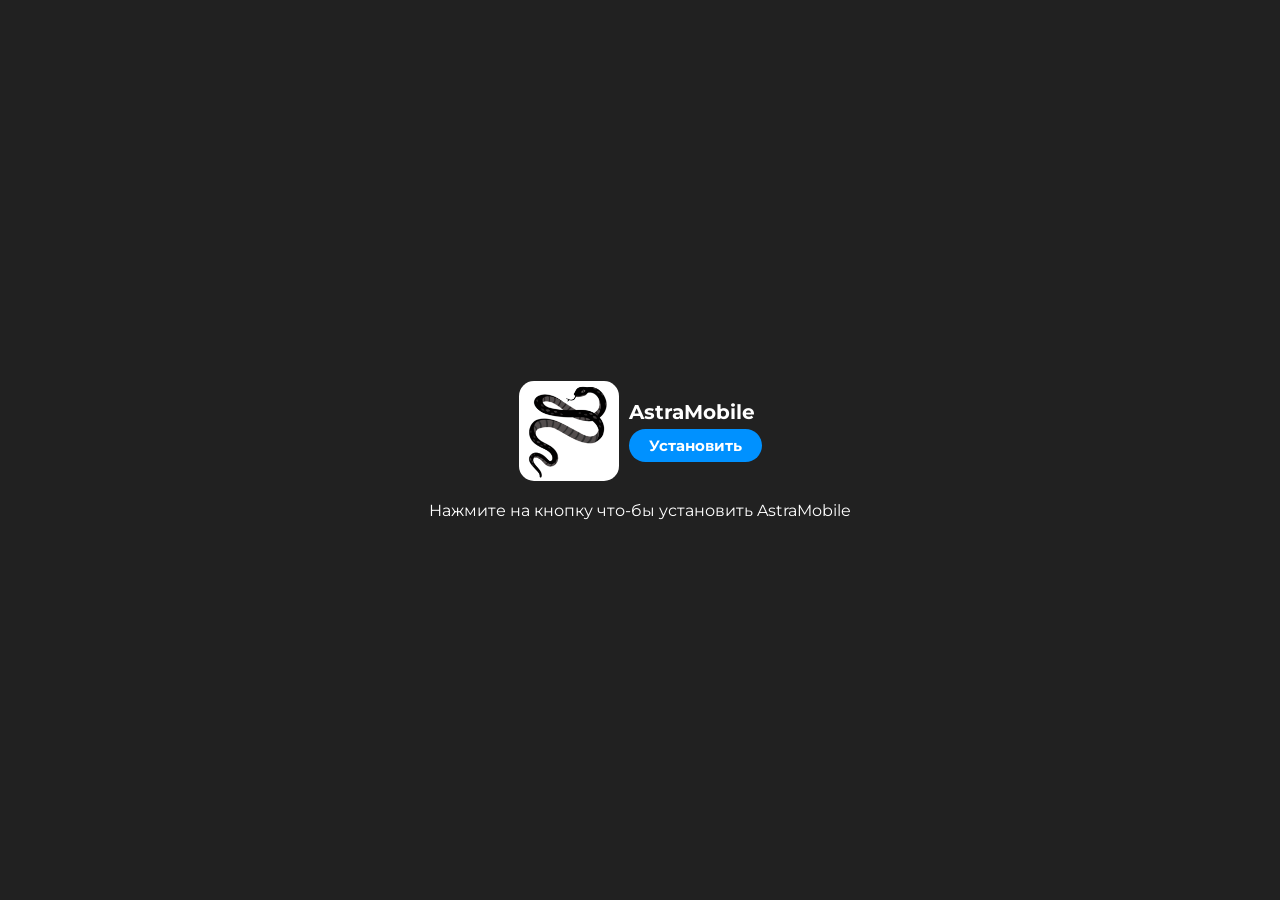
==== index.html @ e03be6f4 "Update file paths in index.html for downloads" ====
<html>
<head>
	<title>AstraMobile</title>
    <meta name="viewport" content="width=device-width, initial-scale=1.0">
	<style>
		@import url('https://fonts.googleapis.com/css2?family=Montserrat:ital,wght@0,100..900;1,100..900&display=swap');
		*{
			font-family: "Montserrat", sans-serif;
			padding:0;
			margin:0;
		}
		html,body{
			width:100%;
			height:100%;
			display:flex;
			background:#212121;
		}
		.cont{
			width:100%;
			height:100%;
			color:white;
			display:flex;
			flex-direction:column;
			align-items:center;
			justify-content:center;
			text-align:center;
			gap:20px;
			overflow-y:auto;
		}
		button,a,select{
			padding-left:20px;
			padding-right:20px;
			padding-top:7px;
			padding-bottom:7px;
			border-radius:50px;
			background:#0091ff;
			border:none;
			color:white;
			font-weight:700;
			font-size:15px;
		}
		button:active,a:active{
			background:#01589b;
		}
		button:disabled,a:disabled{
			background:#01589b;
			color:gray;
		}
	</style>
	<script>
		
		function download(step){
			if (step==2){
				alert(`В следующем окне подтвердите установку AstraMobile с нашего сайта.`)
				window.location='itms-services://?action=download-manifest&url=https://ios.astralife.top/files/AstraMobile.plist'
				dwn.innerHTML = "Повторно Установить AstraMobile"
				act.innerHTML = "После установки AstraMobile выполните инструкции показанные на скринах для завершения установки."
				dwnHELP.style=""
				instructions.style=""
				instr2.style="";

				
			}else if (step == 3){
				dwn.style="display:none;"
				instr2.innerHTML = "Открыть инструкцию 2";
				instr2.href = "https://teletype.in/@astra_life/astramobile_ios";
				alert("(1/3) Если данный метод не сработал даже после выполнения инструкции, то скорее всего бесплатный сертификат был отозван.")
				alert("(2/3) Сейчас вам будет предложено скачать файл .ipa, используйте ПК для установки AstraMobile на ваше устройство")
				alert("(3/3) Подробности по кнопке \"Открыть инструкцию 2\"")
				act.innerHTML = "После скачивания файла AstraMobile.ipa отправьте его на ваш ПК и следуйте инструкции ниже:"
				window.location = "/files/AstraMobile.ipa"
				dwnHELP.innerHTML = "Скачать файл еще раз"
			}
		}
	</script>
</head>
<body>
	<div class="cont">
		<div style="display:flex;gap:10px;">
			<div style="background:url('/files/icon.png') no-repeat;flex-shrink:0;background-size:contain;background-position:center;width:100px;height:100px;background-color:white;border-radius:15px">
			
			</div>
			<div style="display:flex;flex-direction:column;gap:5px;justify-content:center;align-items:start;">
				<h1 style="font-size:20px;">AstraMobile</h1>
				<button id="dwn" onclick="download(2)">Установить</button>
				<button id="dwnHELP" style="display:none;" onclick="download(3)">Не работает?</button>
			</div>
		</div>
		<p id="act">Нажмите на кнопку что-бы установить AstraMobile</p>
		<div id="instructions" style="display:none;">
		
			Инструкция:
			<br>
			<br>
			
			<a id="instr2" style="display:none;" href="/files/1.jpg">Открыть инструкцию</a>
			
			<br>
			<br>
			<b style="color:red;"></b>
		</div>
		
	</div>
</body>
</html>
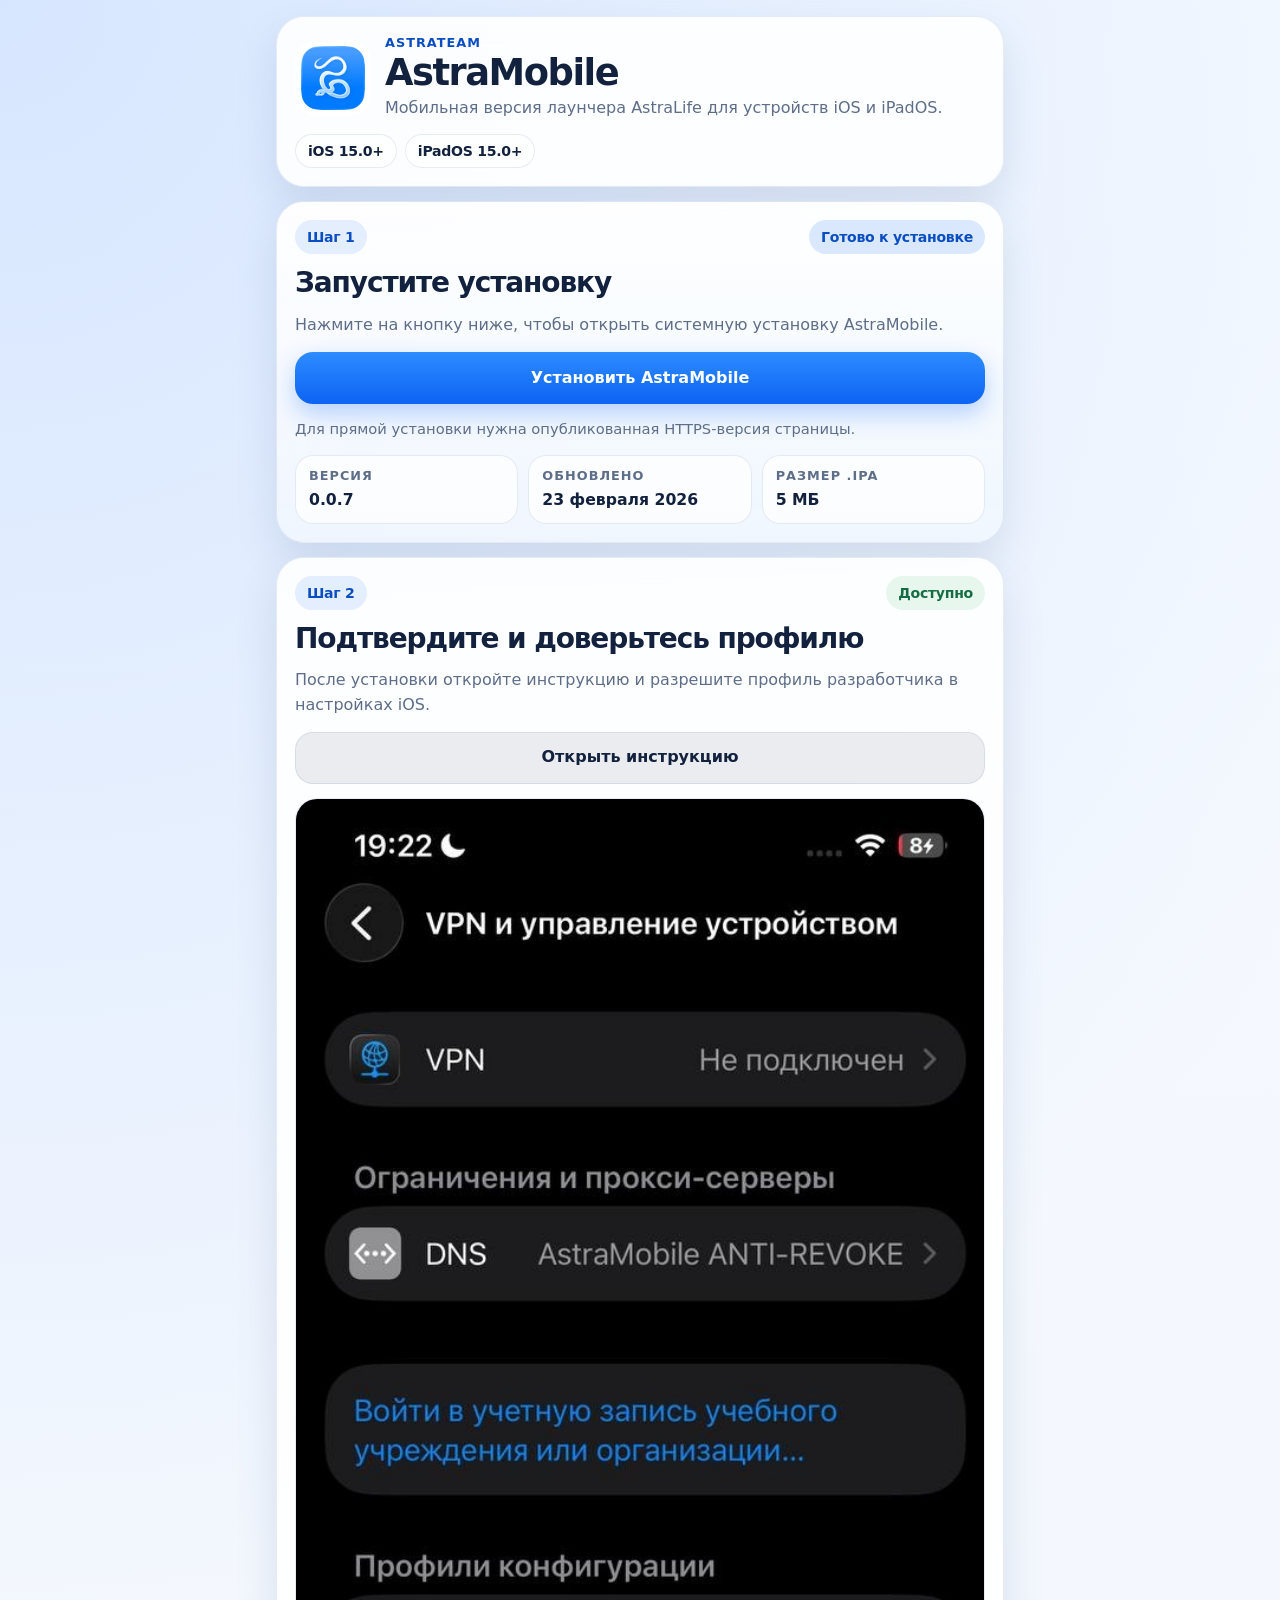
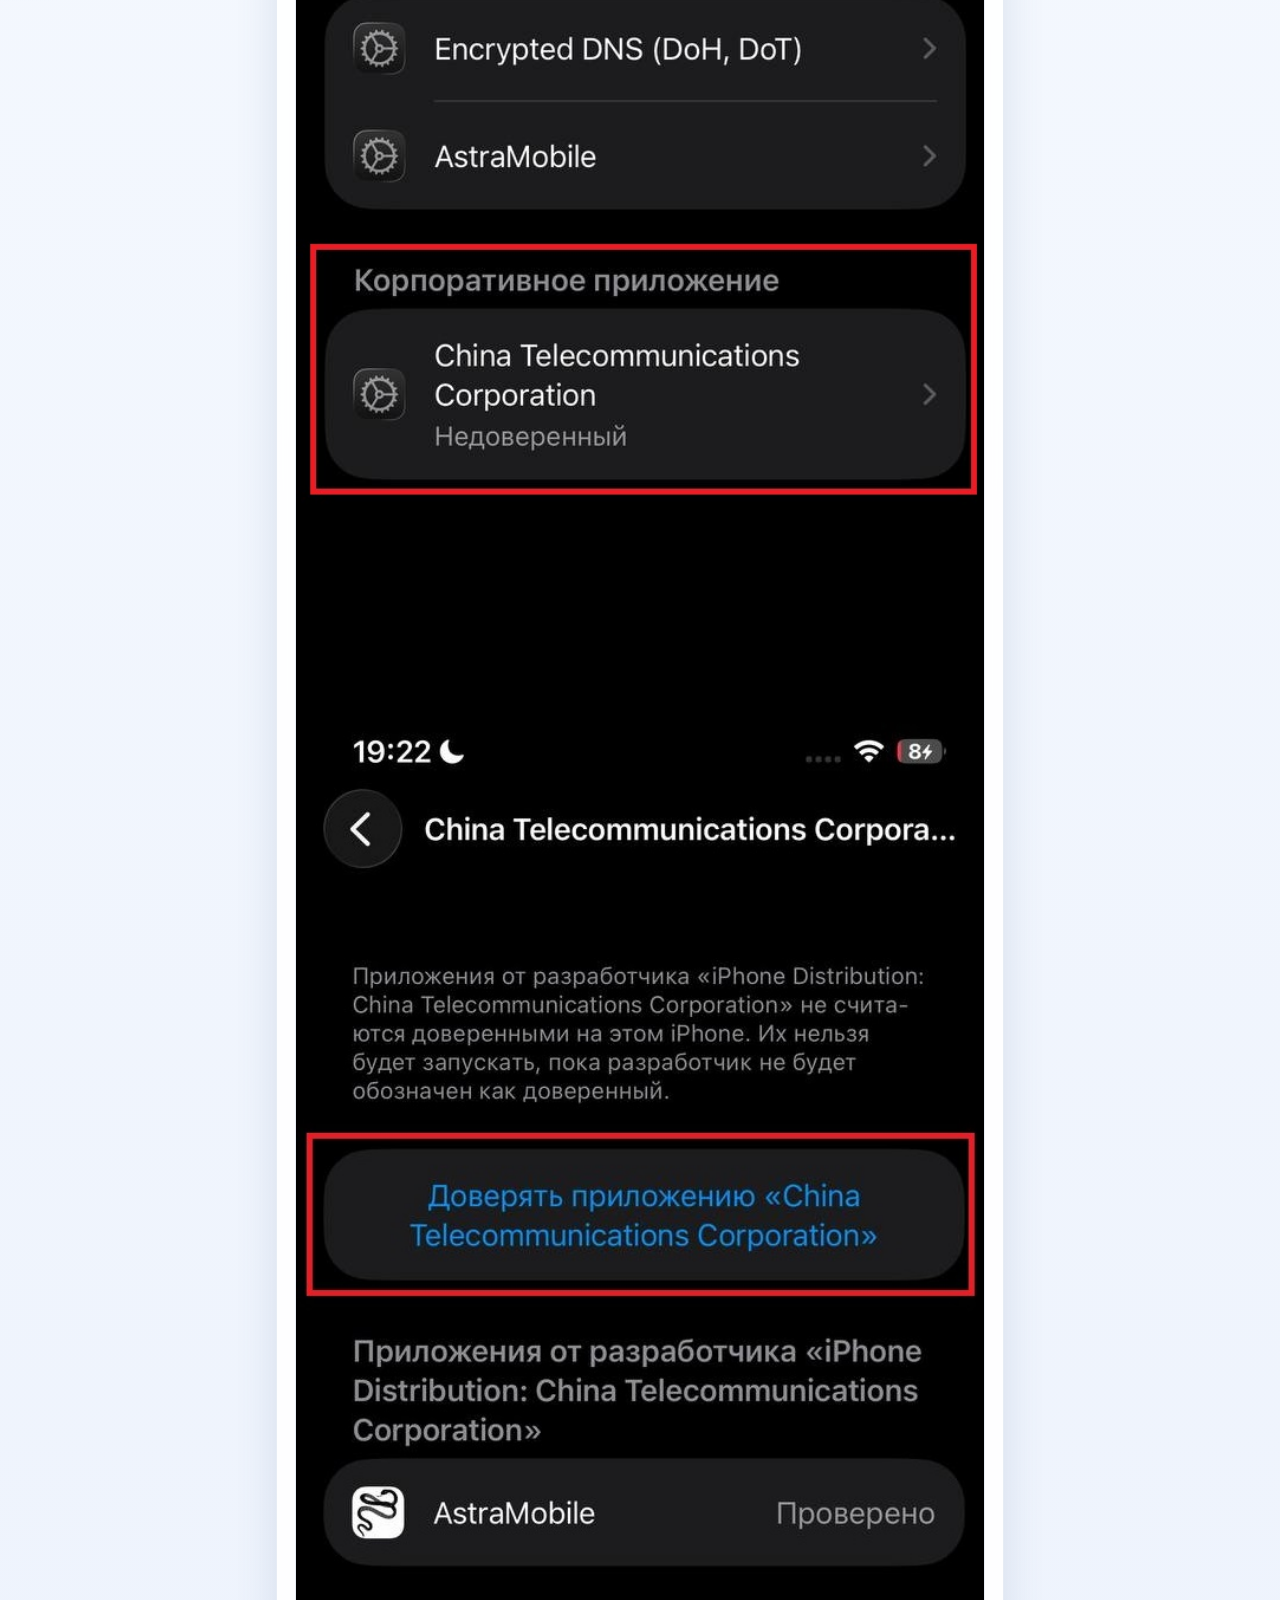
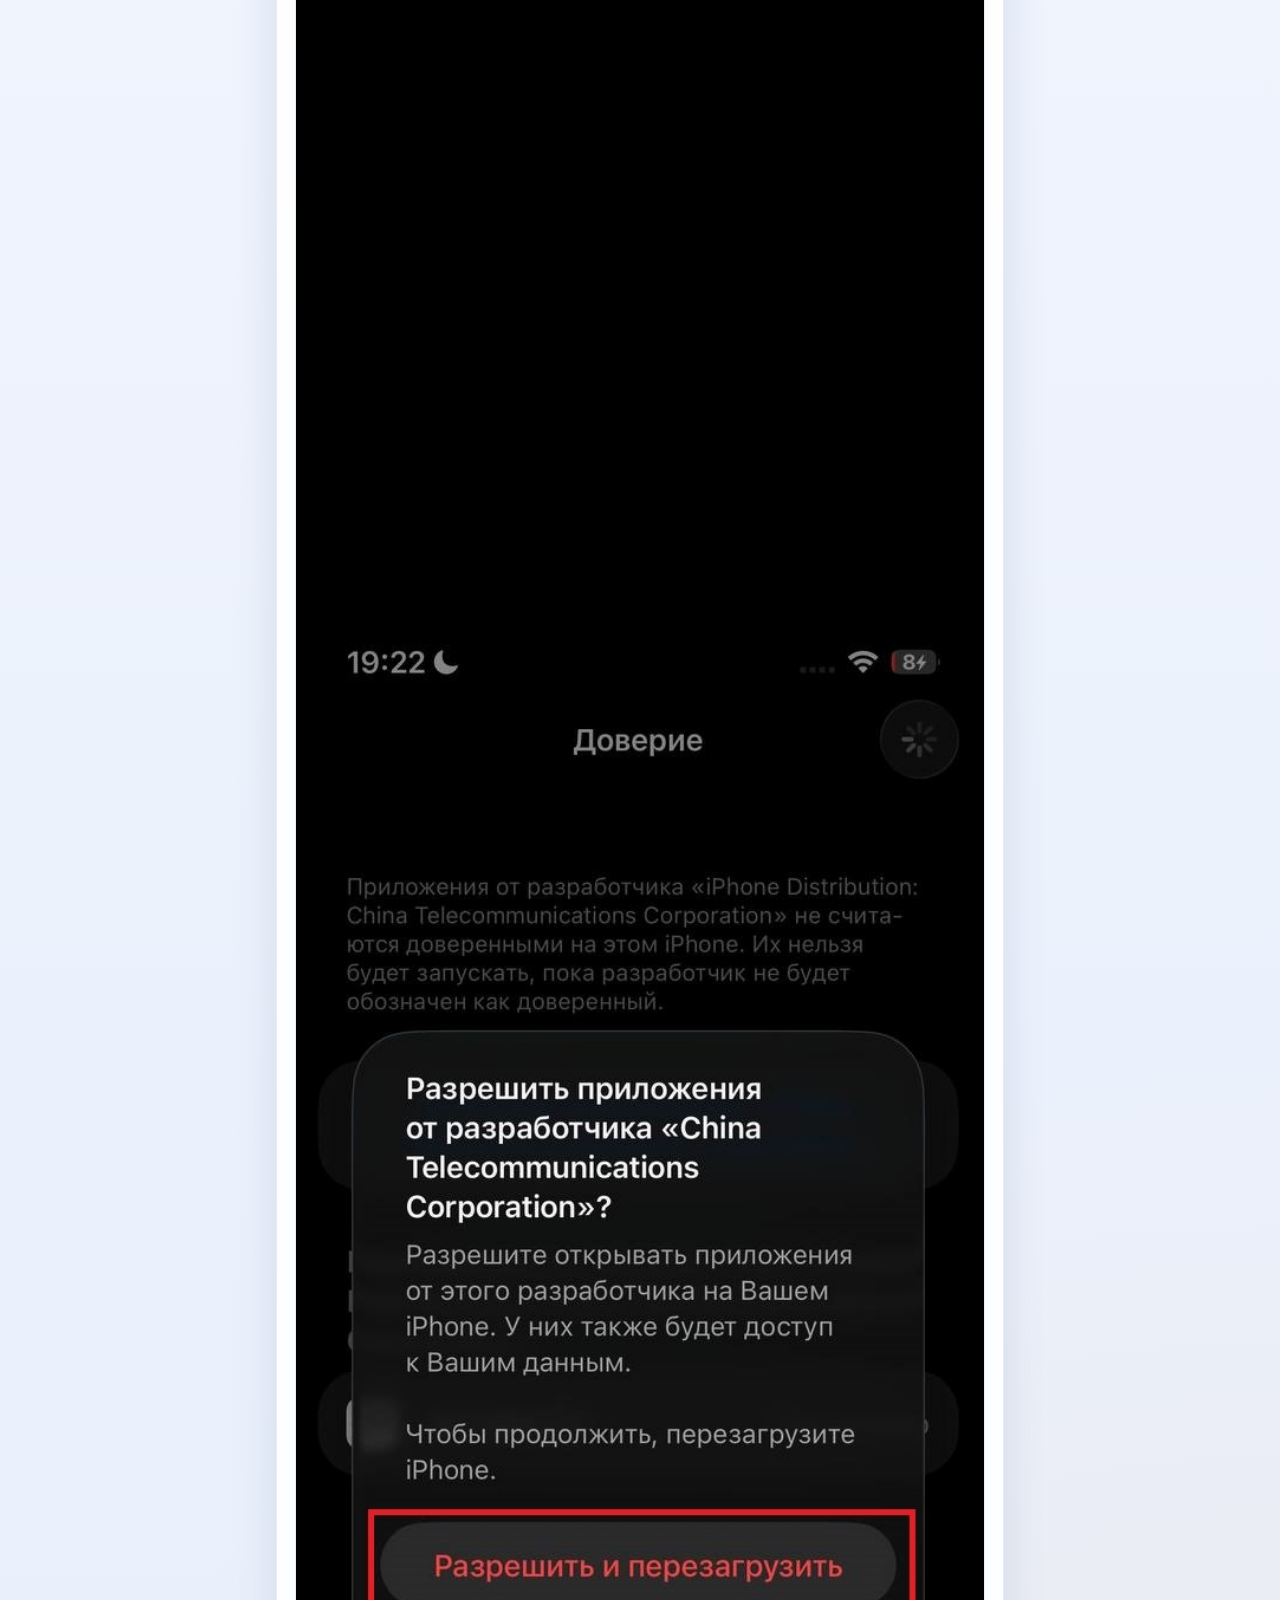
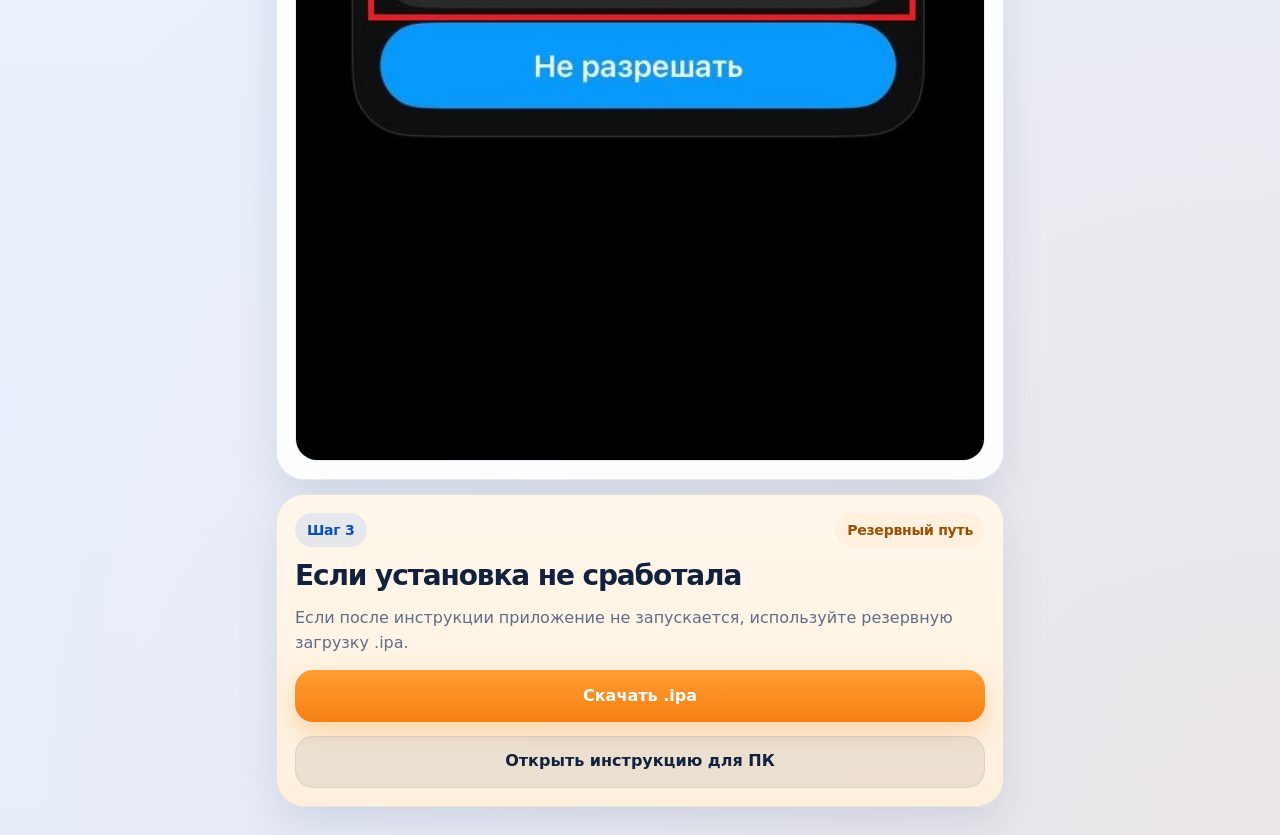
==== commit e89bd6cf: "Updated website look" ====
--- a/index.html
+++ b/index.html
@@ -1,105 +1,161 @@
-<html>
+<!DOCTYPE html>
+<html lang="ru">
 <head>
-	<title>AstraMobile</title>
-    <meta name="viewport" content="width=device-width, initial-scale=1.0">
-	<style>
-		@import url('https://fonts.googleapis.com/css2?family=Montserrat:ital,wght@0,100..900;1,100..900&display=swap');
-		*{
-			font-family: "Montserrat", sans-serif;
-			padding:0;
-			margin:0;
-		}
-		html,body{
-			width:100%;
-			height:100%;
-			display:flex;
-			background:#212121;
-		}
-		.cont{
-			width:100%;
-			height:100%;
-			color:white;
-			display:flex;
-			flex-direction:column;
-			align-items:center;
-			justify-content:center;
-			text-align:center;
-			gap:20px;
-			overflow-y:auto;
-		}
-		button,a,select{
-			padding-left:20px;
-			padding-right:20px;
-			padding-top:7px;
-			padding-bottom:7px;
-			border-radius:50px;
-			background:#0091ff;
-			border:none;
-			color:white;
-			font-weight:700;
-			font-size:15px;
-		}
-		button:active,a:active{
-			background:#01589b;
-		}
-		button:disabled,a:disabled{
-			background:#01589b;
-			color:gray;
-		}
-	</style>
-	<script>
-		
-		function download(step){
-			if (step==2){
-				alert(`В следующем окне подтвердите установку AstraMobile с нашего сайта.`)
-				window.location='itms-services://?action=download-manifest&url=https://ios.astralife.top/files/AstraMobile.plist'
-				dwn.innerHTML = "Повторно Установить AstraMobile"
-				act.innerHTML = "После установки AstraMobile выполните инструкции показанные на скринах для завершения установки."
-				dwnHELP.style=""
-				instructions.style=""
-				instr2.style="";
+  <meta charset="utf-8">
+  <meta
+    name="viewport"
+    content="width=device-width, initial-scale=1, maximum-scale=1, user-scalable=no, viewport-fit=cover"
+  >
+  <link rel="icon" 
+    href="./files/icon.png" 
+    type="image/png">
+  <meta name="theme-color" content="#f3f7ff">
+  <title>AstraMobile</title>
+  <link rel="stylesheet" href="./styles.css">
+</head>
+<body data-phase="initial">
+  <main class="app-shell">
+    <section class="hero-panel">
+      <div class="hero-top">
+        <div class="app-icon-wrap">
+          <img src="./files/icon.png" alt="AstraMobile icon" class="app-icon">
+        </div>
 
-				
-			}else if (step == 3){
-				dwn.style="display:none;"
-				instr2.innerHTML = "Открыть инструкцию 2";
-				instr2.href = "https://teletype.in/@astra_life/astramobile_ios";
-				alert("(1/3) Если данный метод не сработал даже после выполнения инструкции, то скорее всего бесплатный сертификат был отозван.")
-				alert("(2/3) Сейчас вам будет предложено скачать файл .ipa, используйте ПК для установки AstraMobile на ваше устройство")
-				alert("(3/3) Подробности по кнопке \"Открыть инструкцию 2\"")
-				act.innerHTML = "После скачивания файла AstraMobile.ipa отправьте его на ваш ПК и следуйте инструкции ниже:"
-				window.location = "/files/AstraMobile.ipa"
-				dwnHELP.innerHTML = "Скачать файл еще раз"
-			}
-		}
-	</script>
-</head>
-<body>
-	<div class="cont">
-		<div style="display:flex;gap:10px;">
-			<div style="background:url('/files/icon.png') no-repeat;flex-shrink:0;background-size:contain;background-position:center;width:100px;height:100px;background-color:white;border-radius:15px">
-			
-			</div>
-			<div style="display:flex;flex-direction:column;gap:5px;justify-content:center;align-items:start;">
-				<h1 style="font-size:20px;">AstraMobile</h1>
-				<button id="dwn" onclick="download(2)">Установить</button>
-				<button id="dwnHELP" style="display:none;" onclick="download(3)">Не работает?</button>
-			</div>
-		</div>
-		<p id="act">Нажмите на кнопку что-бы установить AstraMobile</p>
-		<div id="instructions" style="display:none;">
-		
-			Инструкция:
-			<br>
-			<br>
-			
-			<a id="instr2" style="display:none;" href="/files/1.jpg">Открыть инструкцию</a>
-			
-			<br>
-			<br>
-			<b style="color:red;"></b>
-		</div>
-		
-	</div>
+        <div class="hero-copy">
+          <span class="eyebrow">AstraTeam</span>
+          <h1>AstraMobile</h1>
+          <p class="hero-subtitle" id="appSubtitle">
+            Мобильная версия лаунчера AstraLife для устройств iOS и iPadOS.
+          </p>
+        </div>
+      </div>
+
+      <div class="hero-badges">
+        <span class="badge">iOS 15.0+</span>
+        <span class="badge">iPadOS 15.0+</span>
+      </div>
+    </section>
+
+    <section class="step-card step-card-primary" id="installPanel">
+      <div class="step-head">
+        <span class="step-tag">Шаг 1</span>
+        <span class="status-chip" id="statusPill">Готово к установке</span>
+      </div>
+
+      <h2>Запустите установку</h2>
+      <p class="step-copy" id="statusMessage">
+        Нажмите на кнопку ниже, чтобы открыть системную установку AstraMobile.
+      </p>
+
+      <button type="button" class="btn btn-primary" id="primaryAction">
+        Установить AstraMobile
+      </button>
+
+      <p class="inline-note" id="hostNotice">
+        Для прямой установки нужна опубликованная HTTPS-версия страницы.
+      </p>
+
+      <div class="detail-list">
+        <div class="detail-item">
+          <span class="detail-label">Версия</span>
+          <strong class="detail-value" id="versionValue">0.0.7</strong>
+        </div>
+        <div class="detail-item">
+          <span class="detail-label">Обновлено</span>
+          <strong class="detail-value" id="dateValue">23 февраля 2026</strong>
+        </div>
+        <div class="detail-item">
+          <span class="detail-label">Размер .ipa</span>
+          <strong class="detail-value" id="sizeValue">5 МБ</strong>
+        </div>
+      </div>
+    </section>
+
+    <section class="step-card" id="trustPanel" hidden>
+      <div class="step-head">
+        <span class="step-tag">Шаг 2</span>
+        <span class="status-chip status-chip-success">Доступно</span>
+      </div>
+
+      <h2>Подтвердите и доверьтесь профилю</h2>
+      <p class="step-copy" id="trustMessage">
+        После установки откройте инструкцию и разрешите профиль разработчика в настройках iOS.
+      </p>
+
+      <a
+        class="btn btn-secondary"
+        id="guideAction"
+        href="./files/1.jpg"
+        target="_blank"
+        rel="noopener noreferrer"
+      >
+        Открыть инструкцию
+      </a>
+
+      <figure class="guide-figure">
+        <img
+          src="./files/1.jpg"
+          alt="Пошаговая инструкция по разрешению профиля AstraMobile"
+          class="guide-image"
+        >
+      </figure>
+
+    </section>
+
+    <section class="step-card step-card-warn" id="fallbackPanel" hidden>
+      <div class="step-head">
+        <span class="step-tag">Шаг 3</span>
+        <span class="status-chip status-chip-warn" id="fallbackBadge">Резервный путь</span>
+      </div>
+
+      <h2>Если установка не сработала</h2>
+      <p class="step-copy" id="fallbackMessage">
+        Скачайте .ipa и выполните установку через ПК, если сертификат был отозван.
+      </p>
+
+      <button type="button" class="btn btn-primary btn-warn" id="secondaryAction">
+        Скачать .ipa
+      </button>
+
+      <a
+        class="btn btn-secondary"
+        id="articleLink"
+        href="https://teletype.in/@astra_life/astramobile_ios"
+        target="_blank"
+        rel="noopener noreferrer"
+      >
+        Открыть инструкцию для ПК
+      </a>
+    </section>
+  </main>
+
+  <div class="dialog-backdrop" id="dialogBackdrop" hidden>
+    <section
+      class="dialog-panel"
+      id="dialogPanel"
+      role="alertdialog"
+      aria-modal="true"
+      aria-labelledby="dialogTitle"
+      aria-describedby="dialogMessage"
+      tabindex="-1"
+    >
+      <div class="dialog-icon" id="dialogIcon" aria-hidden="true">
+        <span class="dialog-icon-core"></span>
+      </div>
+
+      <div class="dialog-copy">
+        <p class="dialog-eyebrow" id="dialogEyebrow">Уведомление</p>
+        <h2 class="dialog-title" id="dialogTitle">Подтвердите действие</h2>
+        <p class="dialog-message" id="dialogMessage"></p>
+        <ul class="dialog-list" id="dialogList" hidden></ul>
+      </div>
+
+      <button type="button" class="btn btn-primary dialog-confirm" id="dialogConfirm">
+        Продолжить
+      </button>
+    </section>
+  </div>
+
+  <script src="./app.js" defer></script>
 </body>
 </html>
--- a/styles.css
+++ b/styles.css
@@ -0,0 +1,523 @@
+:root {
+  color-scheme: light dark;
+  --font-ui: "SF Pro Display", "SF Pro Text", "Segoe UI Variable", "Segoe UI", system-ui, sans-serif;
+  --bg-top: #f8fbff;
+  --bg-bottom: #e7eefb;
+  --surface: rgba(255, 255, 255, 0.9);
+  --surface-strong: rgba(255, 255, 255, 0.96);
+  --surface-soft: rgba(255, 255, 255, 0.7);
+  --border: rgba(108, 136, 185, 0.16);
+  --text: #12213d;
+  --muted: #5e6e89;
+  --accent: #0d63f3;
+  --accent-strong: #0a4ec1;
+  --accent-contrast: #ffffff;
+  --success-bg: #e7f7ee;
+  --success-text: #176d43;
+  --warn-bg: #fff0df;
+  --warn-text: #9b4e00;
+  --shadow: 0 18px 40px rgba(81, 103, 142, 0.16);
+  --radius-xl: 28px;
+  --radius-lg: 22px;
+  --radius-md: 18px;
+}
+
+@media (prefers-color-scheme: dark) {
+  :root {
+    --bg-top: #0c1526;
+    --bg-bottom: #101b31;
+    --surface: rgba(20, 29, 47, 0.9);
+    --surface-strong: rgba(21, 31, 50, 0.96);
+    --surface-soft: rgba(28, 40, 65, 0.72);
+    --border: rgba(181, 202, 240, 0.12);
+    --text: #f4f7ff;
+    --muted: #afbbd1;
+    --accent: #5da2ff;
+    --accent-strong: #7ab4ff;
+    --success-bg: rgba(35, 116, 75, 0.25);
+    --success-text: #8ee0b6;
+    --warn-bg: rgba(127, 76, 24, 0.28);
+    --warn-text: #ffc98f;
+    --shadow: 0 18px 40px rgba(0, 0, 0, 0.28);
+  }
+}
+
+* {
+  box-sizing: border-box;
+  min-width: 0;
+}
+
+html,
+body {
+  min-height: 100%;
+}
+
+body {
+  margin: 0;
+  font-family: var(--font-ui);
+  color: var(--text);
+  background:
+    radial-gradient(circle at top left, rgba(80, 147, 255, 0.2), transparent 28%),
+    radial-gradient(circle at bottom right, rgba(255, 188, 137, 0.16), transparent 24%),
+    linear-gradient(180deg, var(--bg-top) 0%, var(--bg-bottom) 100%);
+  overflow-x: hidden;
+}
+
+body.dialog-open {
+  overflow: hidden;
+}
+
+body.dialog-open .app-shell {
+  pointer-events: none;
+  user-select: none;
+}
+
+img {
+  display: block;
+  max-width: 100%;
+}
+
+a {
+  color: inherit;
+}
+
+button,
+a {
+  -webkit-tap-highlight-color: transparent;
+}
+
+.app-shell {
+  width: min(100%, 760px);
+  margin: 0 auto;
+  padding:
+    max(16px, env(safe-area-inset-top))
+    16px
+    max(28px, env(safe-area-inset-bottom))
+    16px;
+  display: grid;
+  gap: 14px;
+}
+
+.hero-panel,
+.step-card {
+  background: var(--surface);
+  border: 1px solid var(--border);
+  border-radius: var(--radius-xl);
+  box-shadow: var(--shadow);
+  backdrop-filter: blur(18px) saturate(135%);
+  -webkit-backdrop-filter: blur(18px) saturate(135%);
+}
+
+.hero-panel {
+  padding: 18px;
+}
+
+.hero-top {
+  display: flex;
+  align-items: center;
+  gap: 14px;
+}
+
+.app-icon-wrap {
+  width: 76px;
+  height: 76px;
+  padding: 6px;
+  flex-shrink: 0;
+  border-radius: 22px;
+  background: var(--surface-strong);
+  box-shadow: inset 0 1px 0 rgba(255, 255, 255, 0.35);
+}
+
+.app-icon {
+  width: 100%;
+  height: 100%;
+  object-fit: cover;
+  border-radius: 18px;
+}
+
+.hero-copy {
+  display: grid;
+  gap: 4px;
+}
+
+.eyebrow {
+  font-size: 0.8rem;
+  font-weight: 700;
+  letter-spacing: 0.08em;
+  text-transform: uppercase;
+  color: var(--accent-strong);
+}
+
+.hero-panel h1,
+.step-card h2 {
+  margin: 0;
+  letter-spacing: -0.04em;
+  overflow-wrap: anywhere;
+}
+
+.hero-panel h1 {
+  font-size: clamp(1.8rem, 7vw, 2.3rem);
+  line-height: 1.02;
+}
+
+.hero-subtitle,
+.step-copy,
+.inline-note,
+.text-link,
+.detail-value,
+.detail-value a {
+  overflow-wrap: anywhere;
+}
+
+.hero-subtitle,
+.step-copy,
+.inline-note {
+  margin: 0;
+  color: var(--muted);
+  line-height: 1.55;
+}
+
+.hero-badges {
+  display: flex;
+  flex-wrap: wrap;
+  gap: 8px;
+  margin-top: 14px;
+}
+
+.badge,
+.step-tag,
+.status-chip {
+  display: inline-flex;
+  align-items: center;
+  justify-content: center;
+  min-height: 34px;
+  padding: 0 12px;
+  border-radius: 999px;
+  font-size: 0.88rem;
+  font-weight: 700;
+  letter-spacing: -0.02em;
+}
+
+.badge {
+  background: var(--surface-soft);
+  color: var(--text);
+  border: 1px solid var(--border);
+}
+
+.step-card {
+  padding: 18px;
+  display: grid;
+  gap: 14px;
+}
+
+.step-card-primary {
+  background: linear-gradient(180deg, rgba(255, 255, 255, 0.96), rgba(240, 246, 255, 0.94));
+}
+
+.step-card-warn {
+  background: linear-gradient(180deg, rgba(255, 247, 236, 0.98), rgba(255, 240, 219, 0.95));
+}
+
+@media (prefers-color-scheme: dark) {
+  .step-card-primary {
+    background: linear-gradient(180deg, rgba(23, 35, 57, 0.96), rgba(18, 29, 48, 0.94));
+  }
+
+  .step-card-warn {
+    background: linear-gradient(180deg, rgba(48, 34, 19, 0.96), rgba(42, 30, 18, 0.94));
+  }
+}
+
+.step-head {
+  display: flex;
+  flex-wrap: wrap;
+  gap: 8px;
+  justify-content: space-between;
+  align-items: center;
+}
+
+.step-tag {
+  background: rgba(13, 99, 243, 0.1);
+  color: var(--accent-strong);
+}
+
+.status-chip {
+  background: rgba(13, 99, 243, 0.14);
+  color: var(--accent-strong);
+}
+
+.status-chip-success {
+  background: var(--success-bg);
+  color: var(--success-text);
+}
+
+.status-chip-warn {
+  background: var(--warn-bg);
+  color: var(--warn-text);
+}
+
+.step-card h2 {
+  font-size: clamp(1.3rem, 5vw, 1.75rem);
+  line-height: 1.1;
+}
+
+.btn {
+  appearance: none;
+  border: none;
+  width: 100%;
+  min-height: 52px;
+  padding: 14px 18px;
+  border-radius: 18px;
+  font: inherit;
+  font-size: 1rem;
+  font-weight: 800;
+  line-height: 1.2;
+  text-align: center;
+  text-decoration: none;
+  cursor: pointer;
+  transition: transform 160ms ease, opacity 160ms ease, box-shadow 160ms ease;
+}
+
+.btn:hover {
+  transform: translateY(-1px);
+}
+
+.btn:active {
+  transform: translateY(0);
+}
+
+.btn-primary {
+  background: linear-gradient(180deg, #2d8cff 0%, var(--accent) 100%);
+  color: var(--accent-contrast);
+  box-shadow: 0 10px 24px rgba(13, 99, 243, 0.28);
+}
+
+.btn-secondary {
+  background: rgba(15, 30, 60, 0.08);
+  color: var(--text);
+  border: 1px solid var(--border);
+}
+
+.btn-warn {
+  background: linear-gradient(180deg, #ff9d34 0%, #f68012 100%);
+  color: #ffffff;
+  box-shadow: 0 10px 24px rgba(246, 128, 18, 0.28);
+}
+
+.inline-note {
+  font-size: 0.92rem;
+}
+
+#hostNotice {
+  display: none;
+}
+
+#hostNotice.is-visible {
+  display: block;
+}
+
+.guide-figure {
+  margin: 0;
+  border-radius: var(--radius-lg);
+  overflow: hidden;
+  background: var(--surface-strong);
+  border: 1px solid var(--border);
+}
+
+.guide-image {
+  width: 100%;
+  height: auto;
+  object-fit: contain;
+}
+
+.detail-list {
+  display: grid;
+  grid-template-columns: repeat(3, minmax(0, 1fr));
+  gap: 10px;
+}
+
+.detail-list-compact {
+  grid-template-columns: repeat(2, minmax(0, 1fr));
+}
+
+.detail-item {
+  padding: 12px 13px;
+  border-radius: var(--radius-md);
+  background: var(--surface-soft);
+  border: 1px solid var(--border);
+  display: grid;
+  gap: 6px;
+}
+
+.detail-label {
+  color: var(--muted);
+  font-size: 0.8rem;
+  font-weight: 700;
+  text-transform: uppercase;
+  letter-spacing: 0.08em;
+}
+
+.detail-value {
+  font-size: 0.98rem;
+  line-height: 1.4;
+}
+
+.detail-value a,
+.text-link {
+  color: var(--accent-strong);
+  font-weight: 700;
+  text-decoration: none;
+}
+
+.detail-value a:hover,
+.text-link:hover {
+  text-decoration: underline;
+}
+
+.dialog-backdrop {
+  position: fixed;
+  inset: 0;
+  z-index: 1000;
+  display: flex;
+  align-items: flex-end;
+  justify-content: center;
+  padding: 16px;
+  background: rgba(10, 20, 38, 0.42);
+  backdrop-filter: blur(10px);
+  -webkit-backdrop-filter: blur(10px);
+}
+
+.dialog-backdrop[hidden] {
+  display: none;
+}
+
+.dialog-panel {
+  width: min(100%, 420px);
+  padding: 20px;
+  border-radius: 28px;
+  border: 1px solid var(--border);
+  background: var(--surface-strong);
+  box-shadow: 0 24px 56px rgba(10, 20, 38, 0.24);
+  display: grid;
+  gap: 16px;
+}
+
+.dialog-icon {
+  width: 52px;
+  height: 52px;
+  display: inline-flex;
+  align-items: center;
+  justify-content: center;
+  border-radius: 18px;
+  background: rgba(13, 99, 243, 0.12);
+  color: var(--accent-strong);
+}
+
+.dialog-icon-core {
+  width: 18px;
+  height: 18px;
+  border-radius: 50%;
+  background: currentColor;
+  box-shadow: 0 0 0 7px rgba(13, 99, 243, 0.12);
+}
+
+.dialog-panel[data-tone="warn"] .dialog-icon {
+  background: var(--warn-bg);
+  color: var(--warn-text);
+}
+
+.dialog-panel[data-tone="warn"] .dialog-icon-core {
+  box-shadow: 0 0 0 7px rgba(246, 128, 18, 0.14);
+}
+
+.dialog-copy {
+  display: grid;
+  gap: 8px;
+}
+
+.dialog-eyebrow {
+  margin: 0;
+  color: var(--accent-strong);
+  font-size: 0.8rem;
+  font-weight: 700;
+  letter-spacing: 0.08em;
+  text-transform: uppercase;
+}
+
+.dialog-panel[data-tone="warn"] .dialog-eyebrow {
+  color: var(--warn-text);
+}
+
+.dialog-title {
+  margin: 0;
+  font-size: clamp(1.25rem, 5vw, 1.6rem);
+  line-height: 1.1;
+  letter-spacing: -0.04em;
+  overflow-wrap: anywhere;
+}
+
+.dialog-message,
+.dialog-list {
+  margin: 0;
+  color: var(--muted);
+  line-height: 1.55;
+  overflow-wrap: anywhere;
+}
+
+.dialog-list {
+  padding-left: 20px;
+  display: grid;
+  gap: 8px;
+}
+
+.dialog-list[hidden] {
+  display: none;
+}
+
+.dialog-confirm {
+  margin-top: 4px;
+}
+
+@media (max-width: 560px) {
+  .app-shell {
+    padding-left: 12px;
+    padding-right: 12px;
+    gap: 12px;
+  }
+
+  .hero-panel,
+  .step-card {
+    padding: 16px;
+    border-radius: 24px;
+  }
+
+  .hero-top {
+    align-items: flex-start;
+  }
+
+  .app-icon-wrap {
+    width: 68px;
+    height: 68px;
+    border-radius: 20px;
+  }
+
+  .detail-list,
+  .detail-list-compact {
+    grid-template-columns: 1fr;
+  }
+
+  .dialog-backdrop {
+    padding: 12px;
+  }
+
+  .dialog-panel {
+    padding: 18px;
+    border-radius: 24px;
+  }
+}
+
+@media (min-width: 640px) {
+  .dialog-backdrop {
+    align-items: center;
+  }
+}
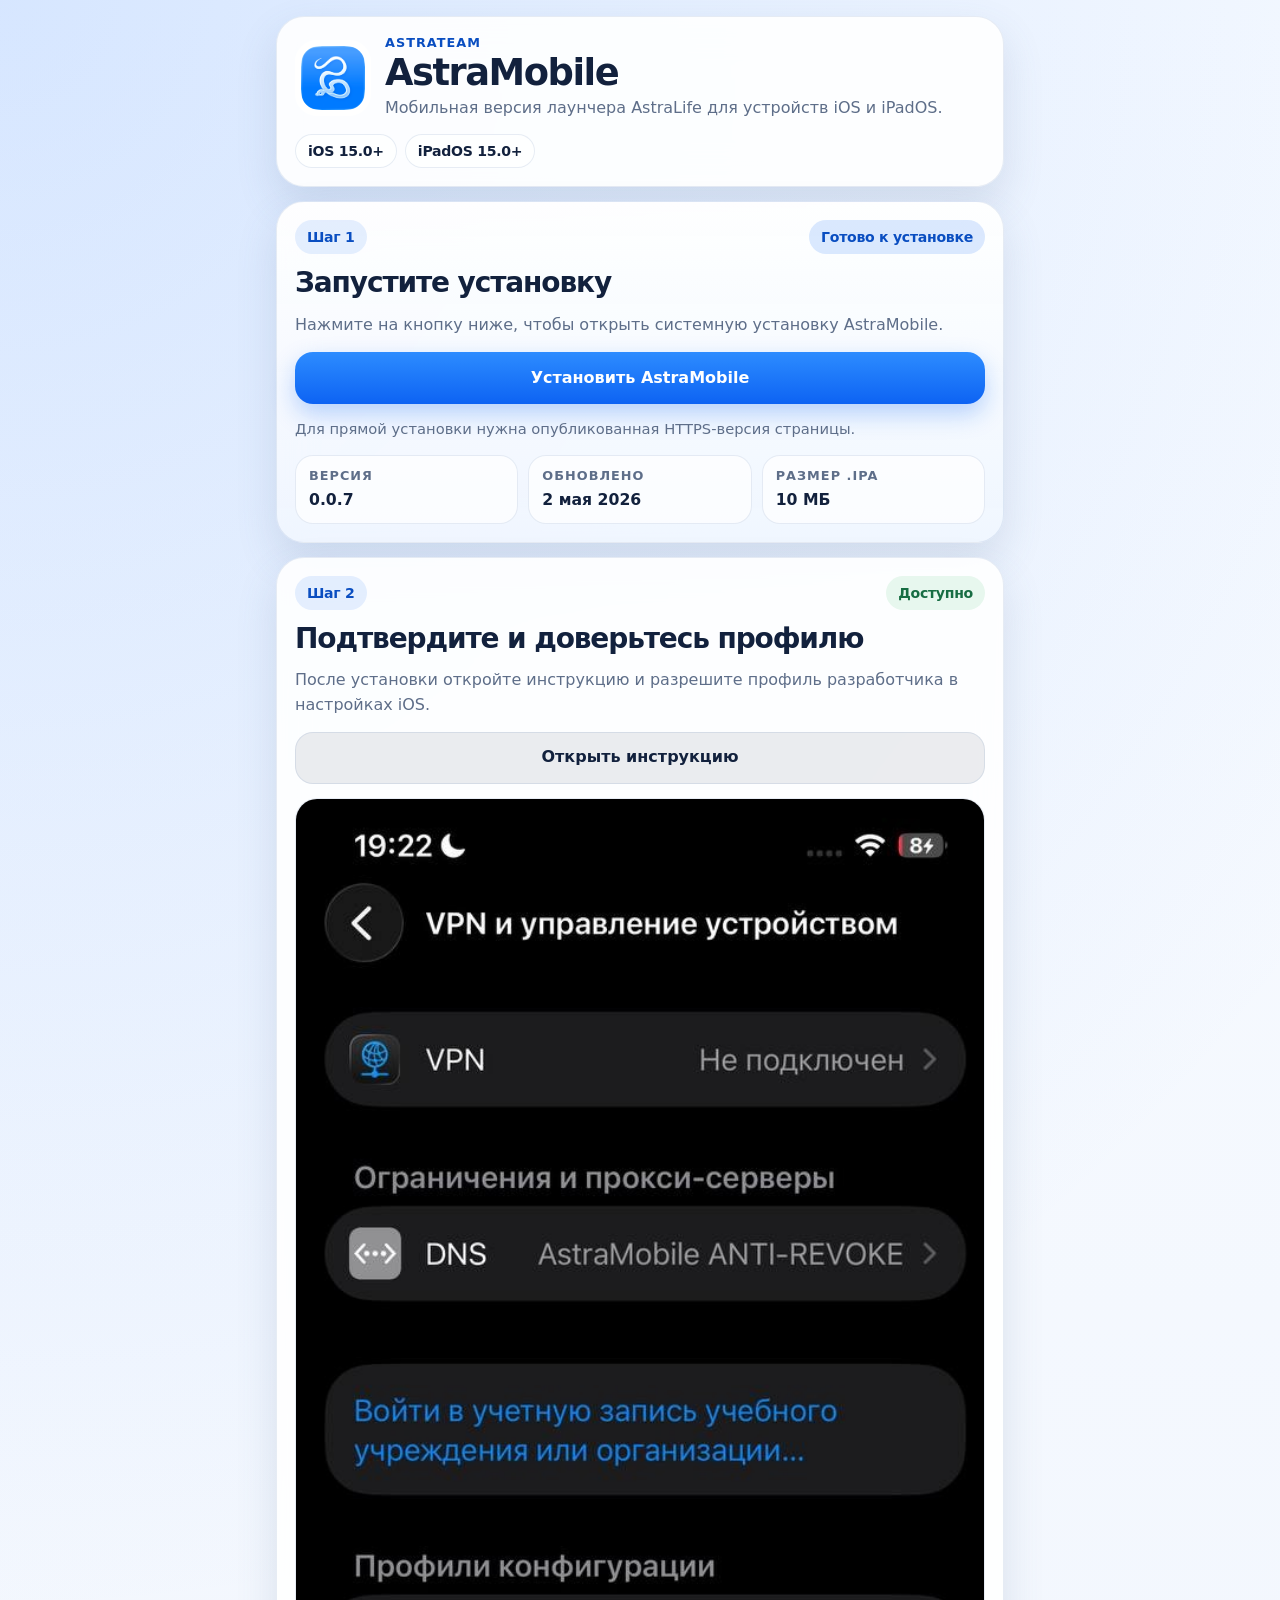
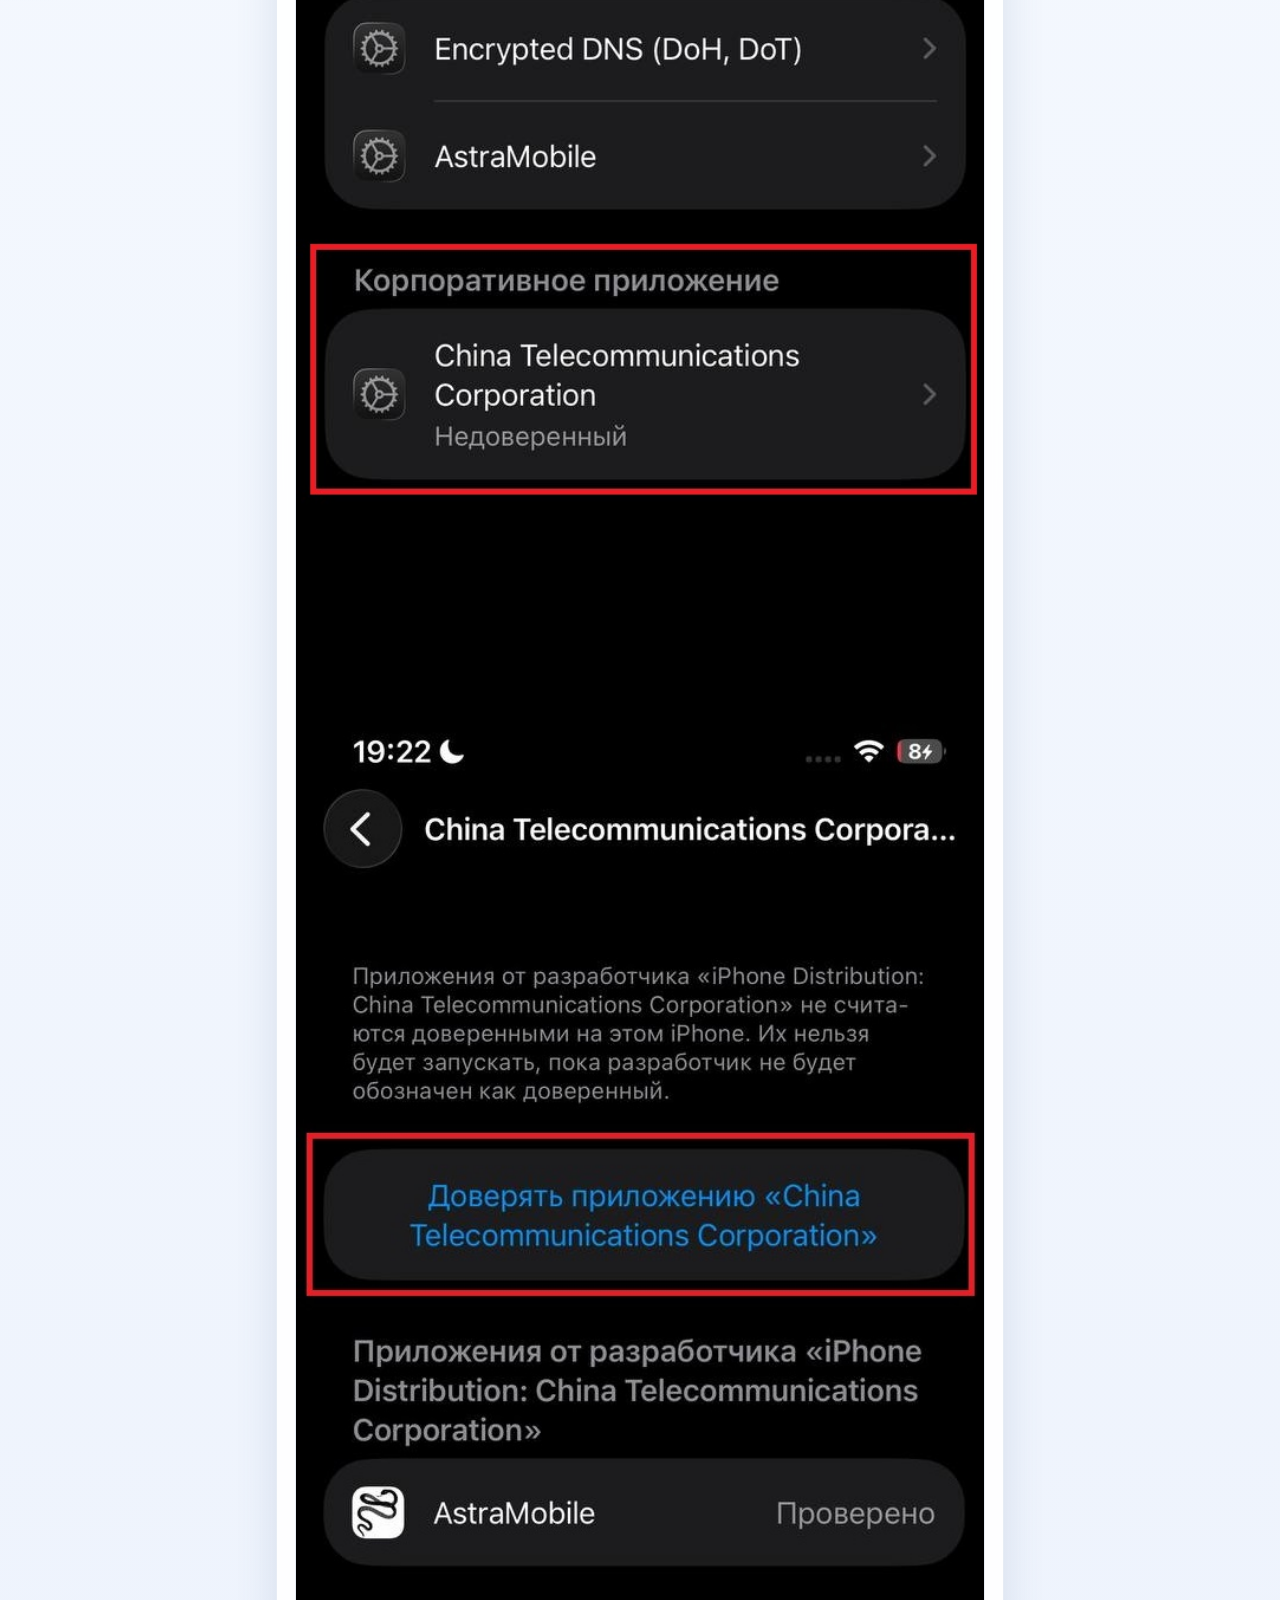
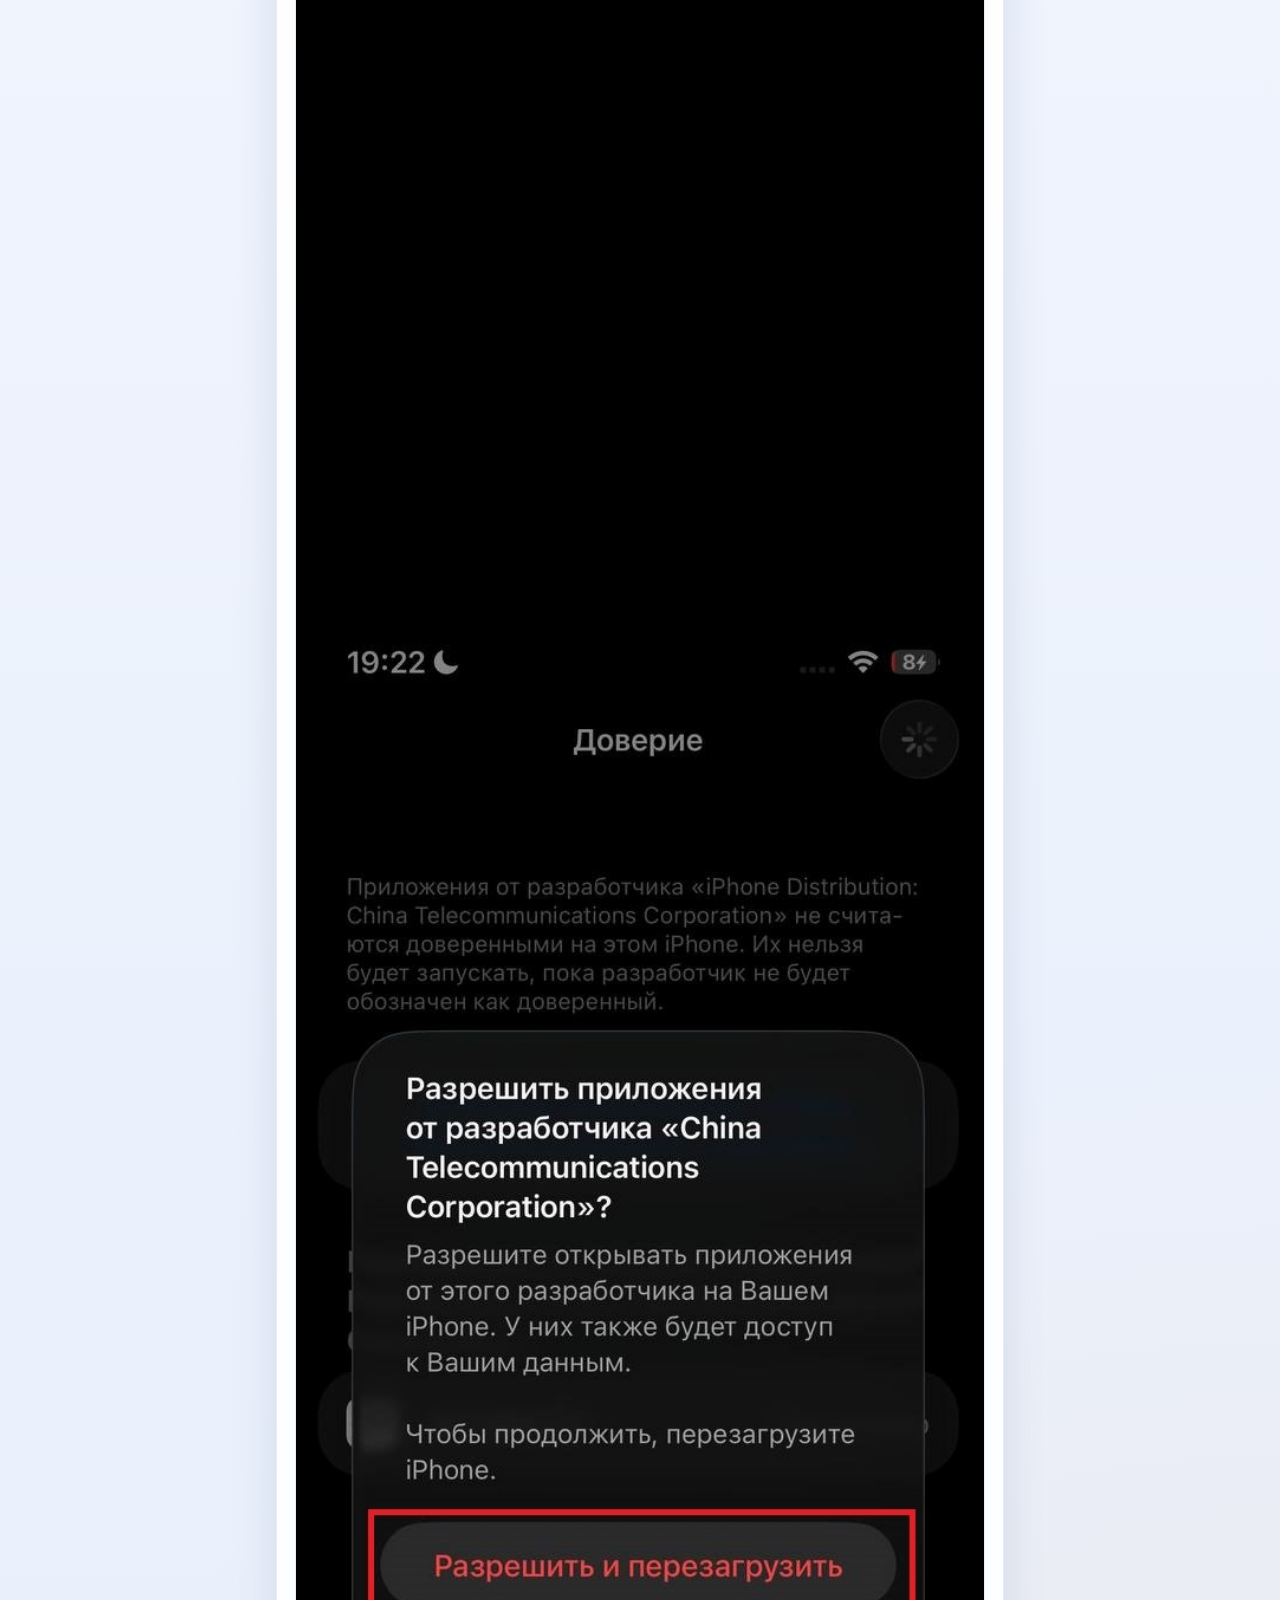
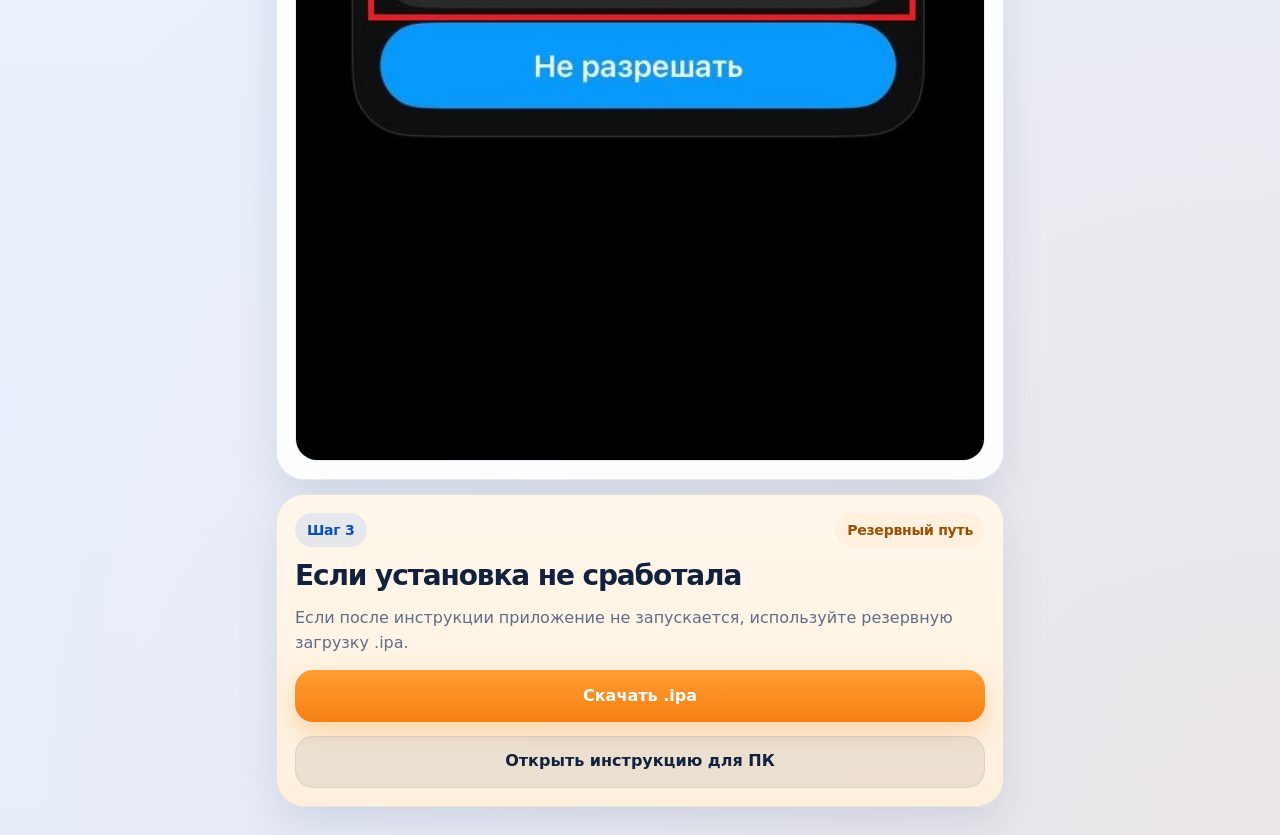
==== commit dc26d5ca: "Update index.html" ====
--- a/index.html
+++ b/index.html
@@ -62,11 +62,11 @@
         </div>
         <div class="detail-item">
           <span class="detail-label">Обновлено</span>
-          <strong class="detail-value" id="dateValue">23 февраля 2026</strong>
+          <strong class="detail-value" id="dateValue">2 мая 2026</strong>
         </div>
         <div class="detail-item">
           <span class="detail-label">Размер .ipa</span>
-          <strong class="detail-value" id="sizeValue">5 МБ</strong>
+          <strong class="detail-value" id="sizeValue">10 МБ</strong>
         </div>
       </div>
     </section>
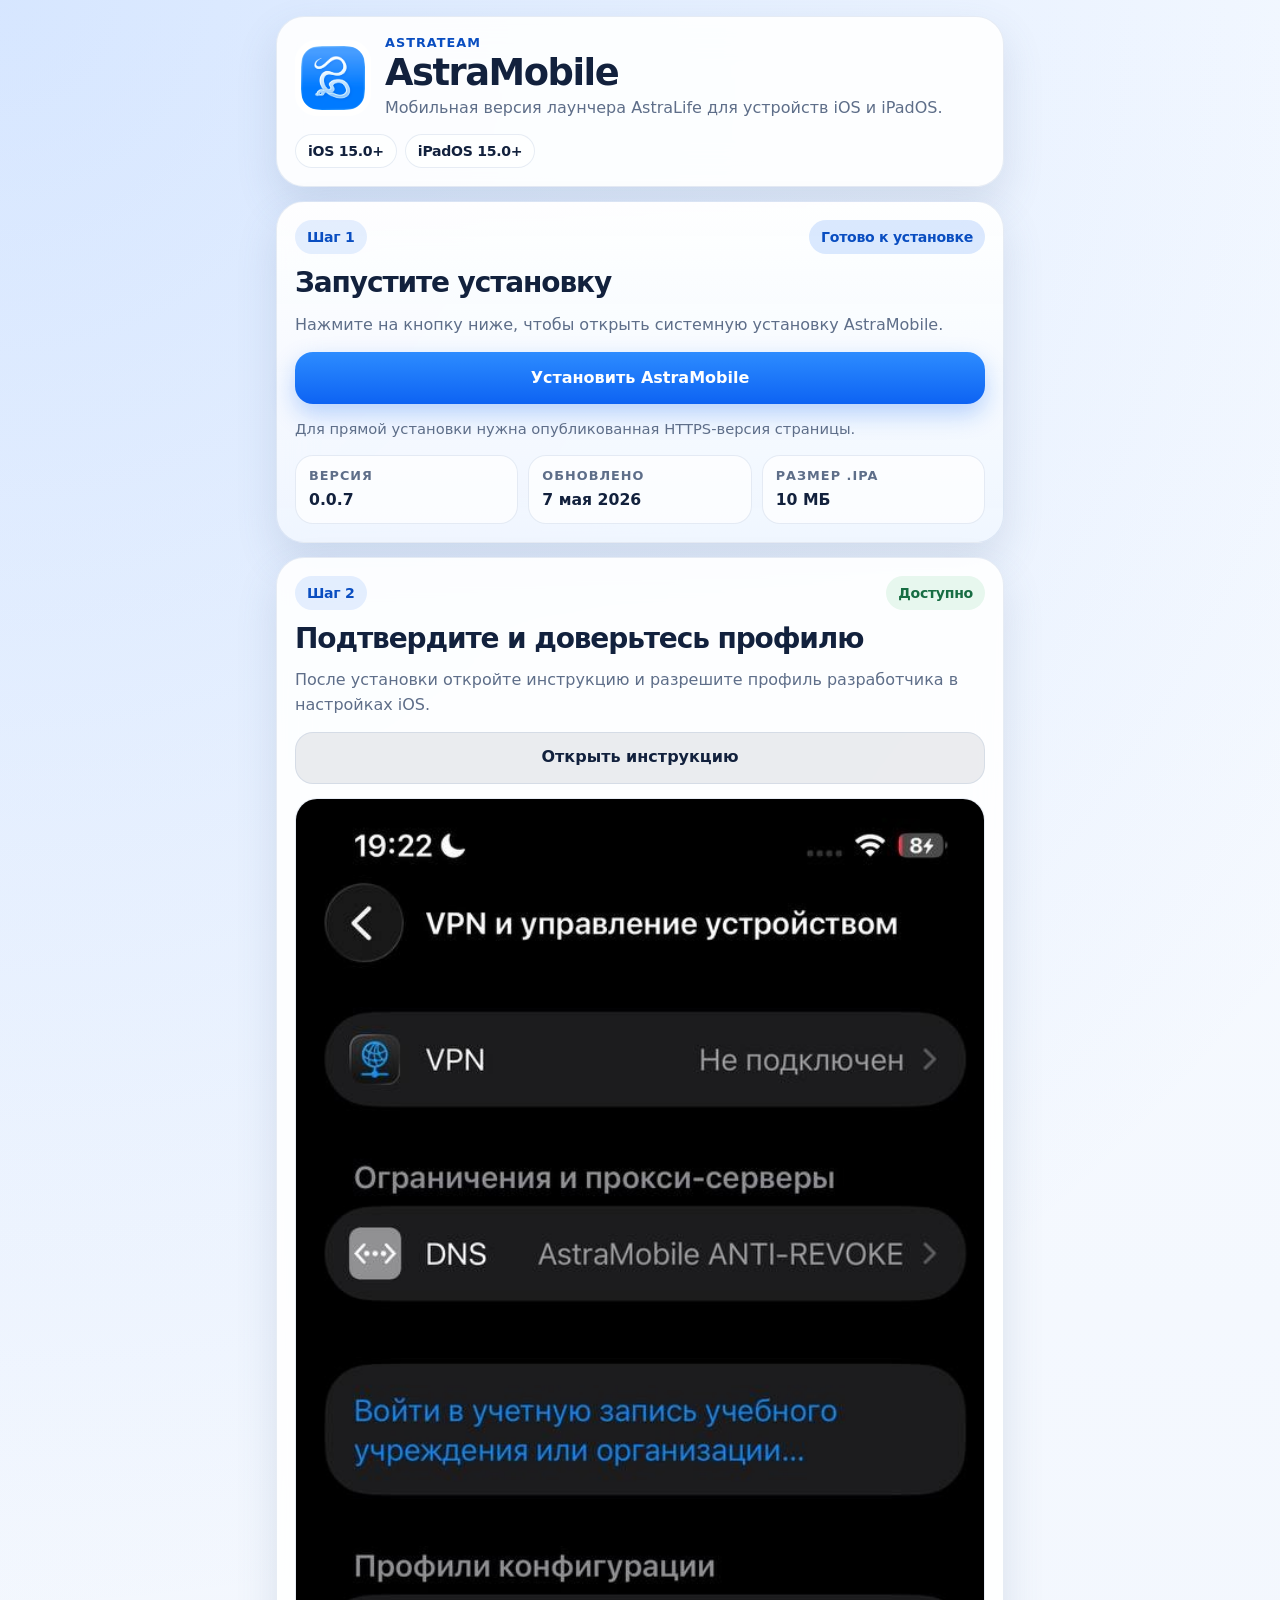
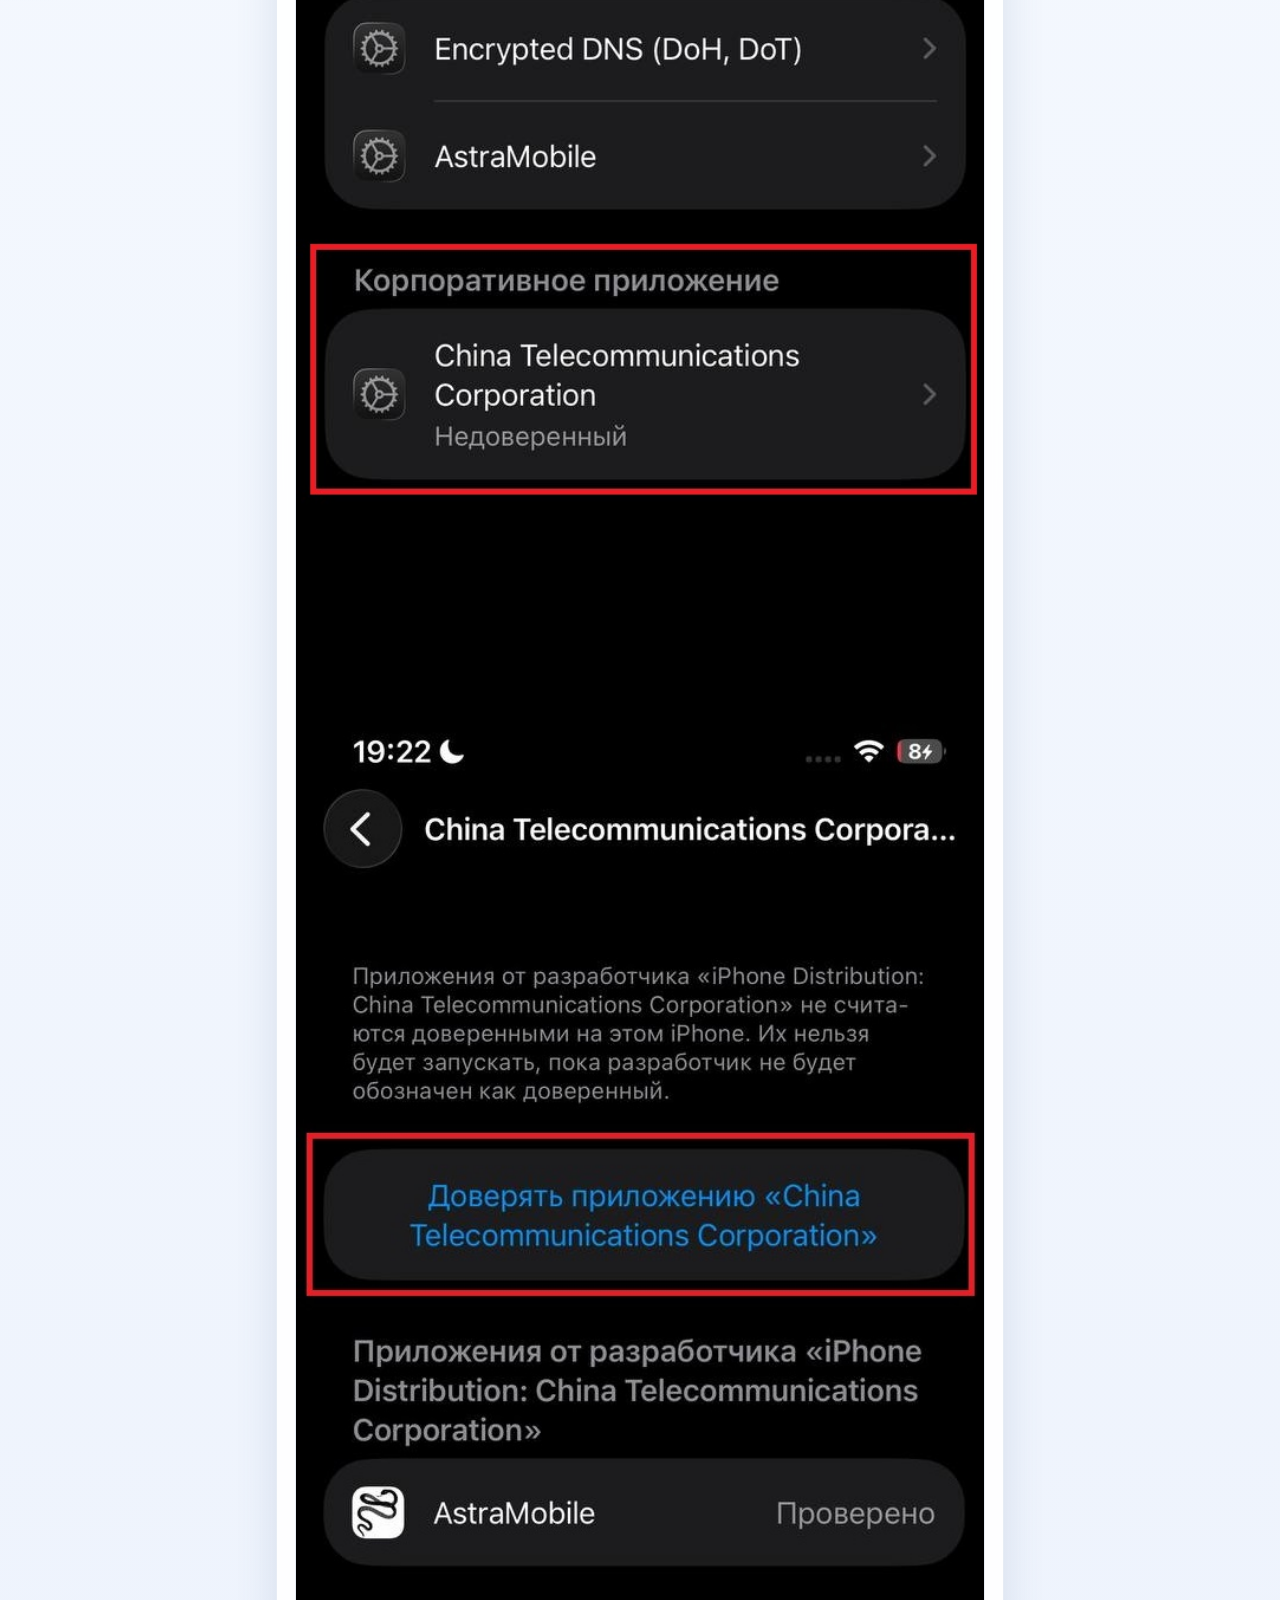
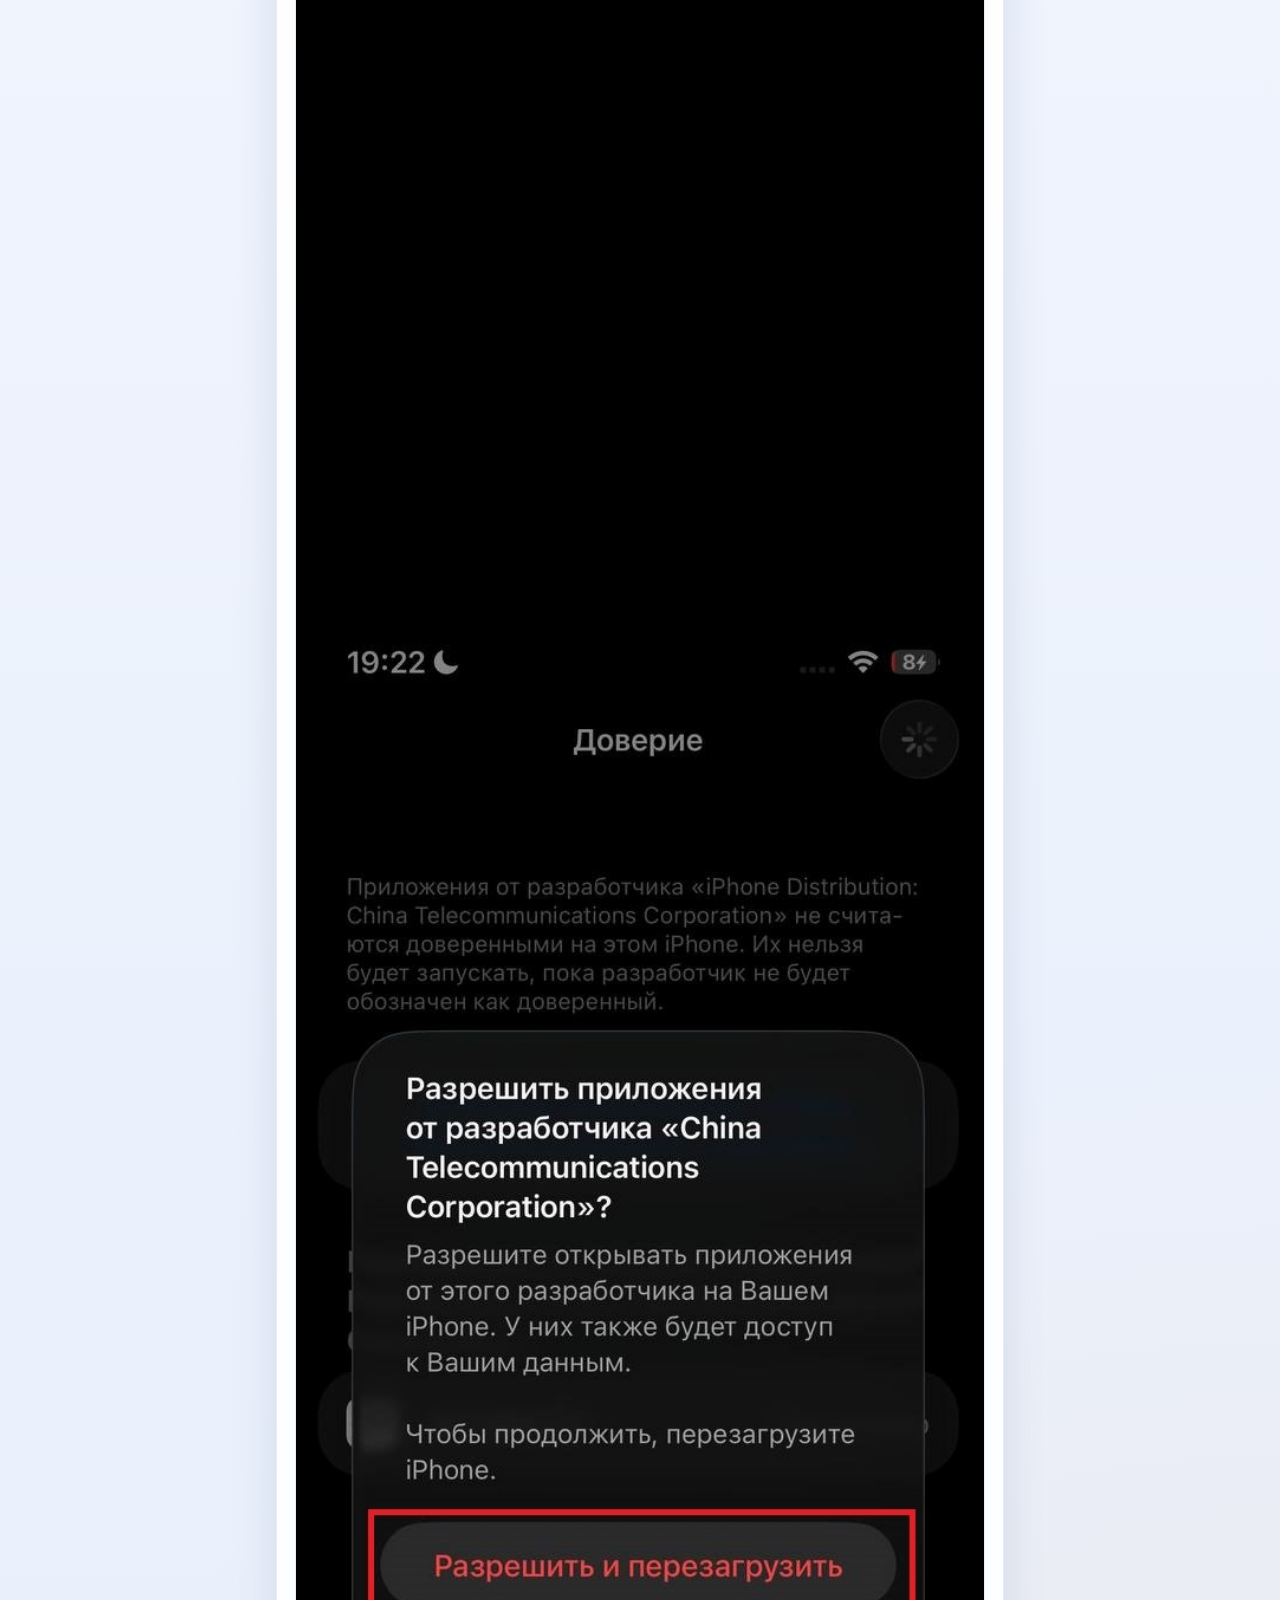
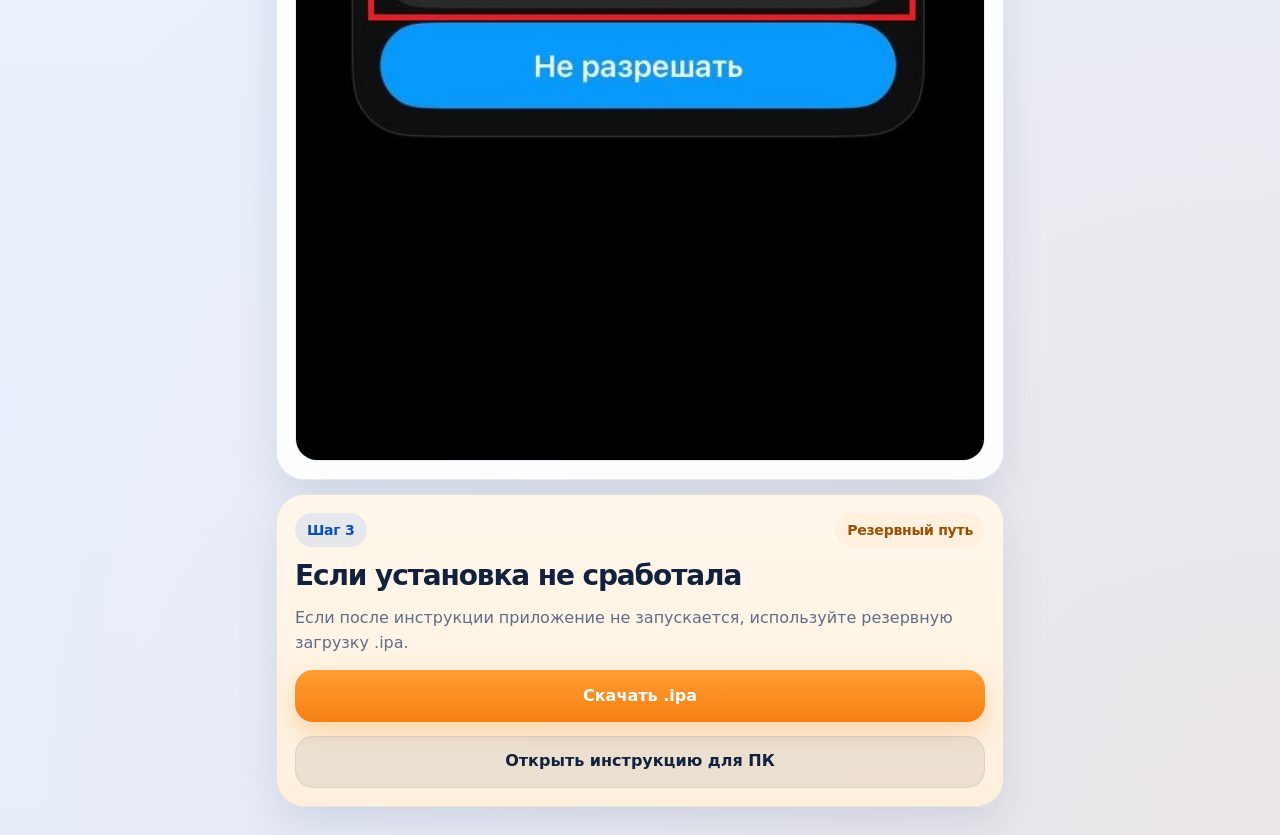
==== commit d600bdcb: "Update index.html" ====
--- a/index.html
+++ b/index.html
@@ -62,7 +62,7 @@
         </div>
         <div class="detail-item">
           <span class="detail-label">Обновлено</span>
-          <strong class="detail-value" id="dateValue">2 мая 2026</strong>
+          <strong class="detail-value" id="dateValue">7 мая 2026</strong>
         </div>
         <div class="detail-item">
           <span class="detail-label">Размер .ipa</span>
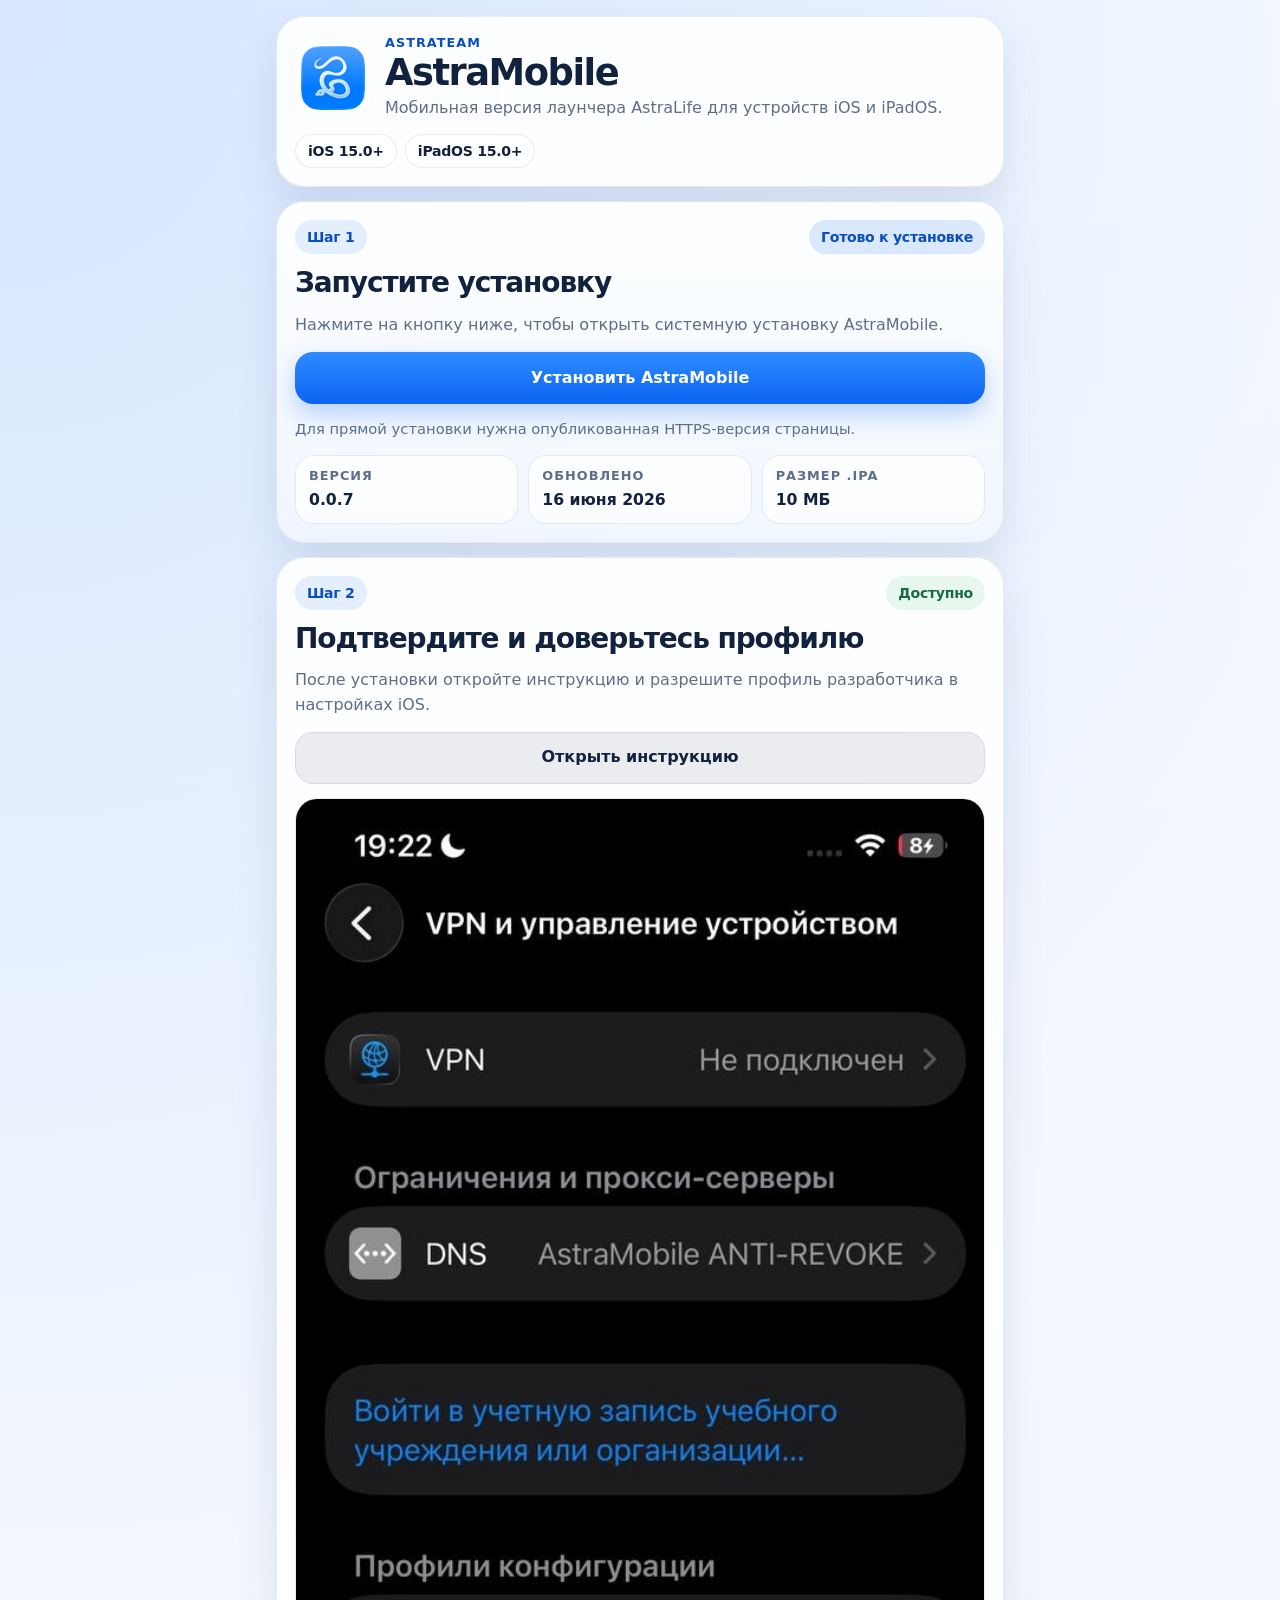
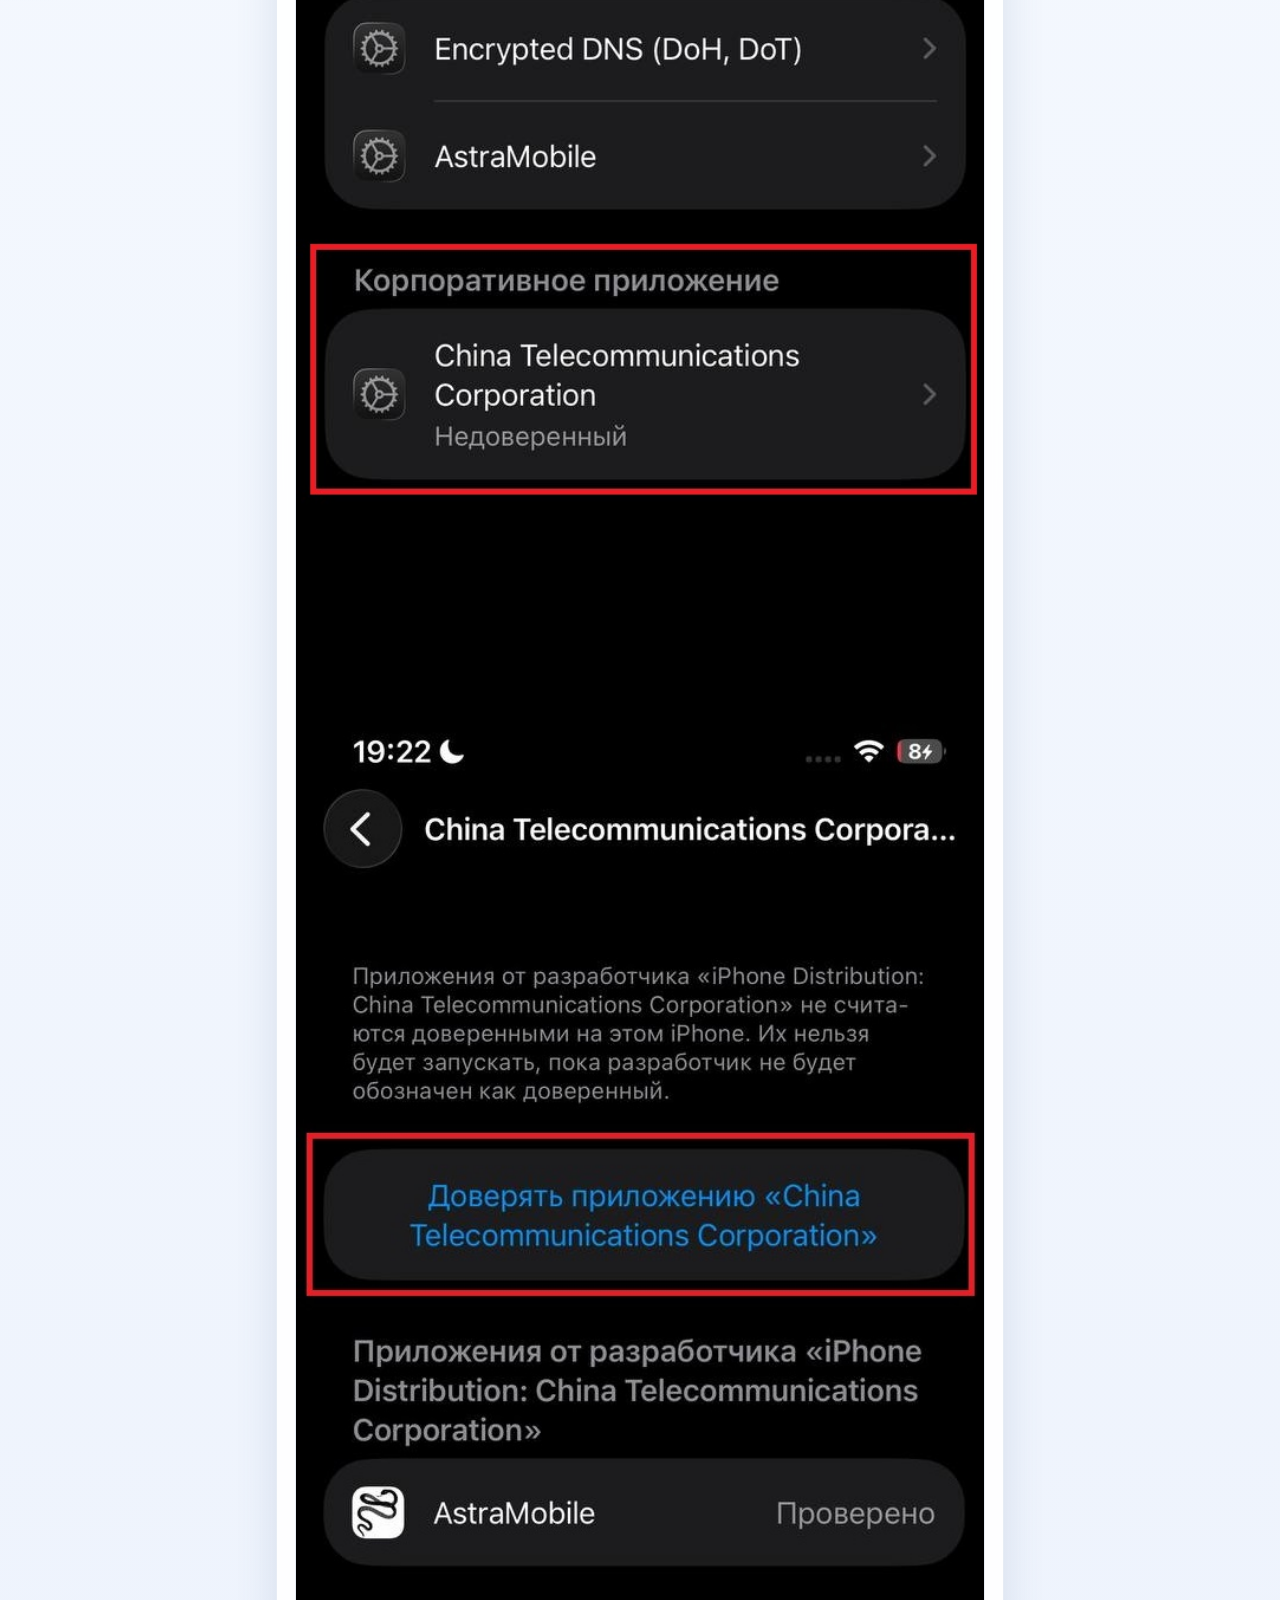
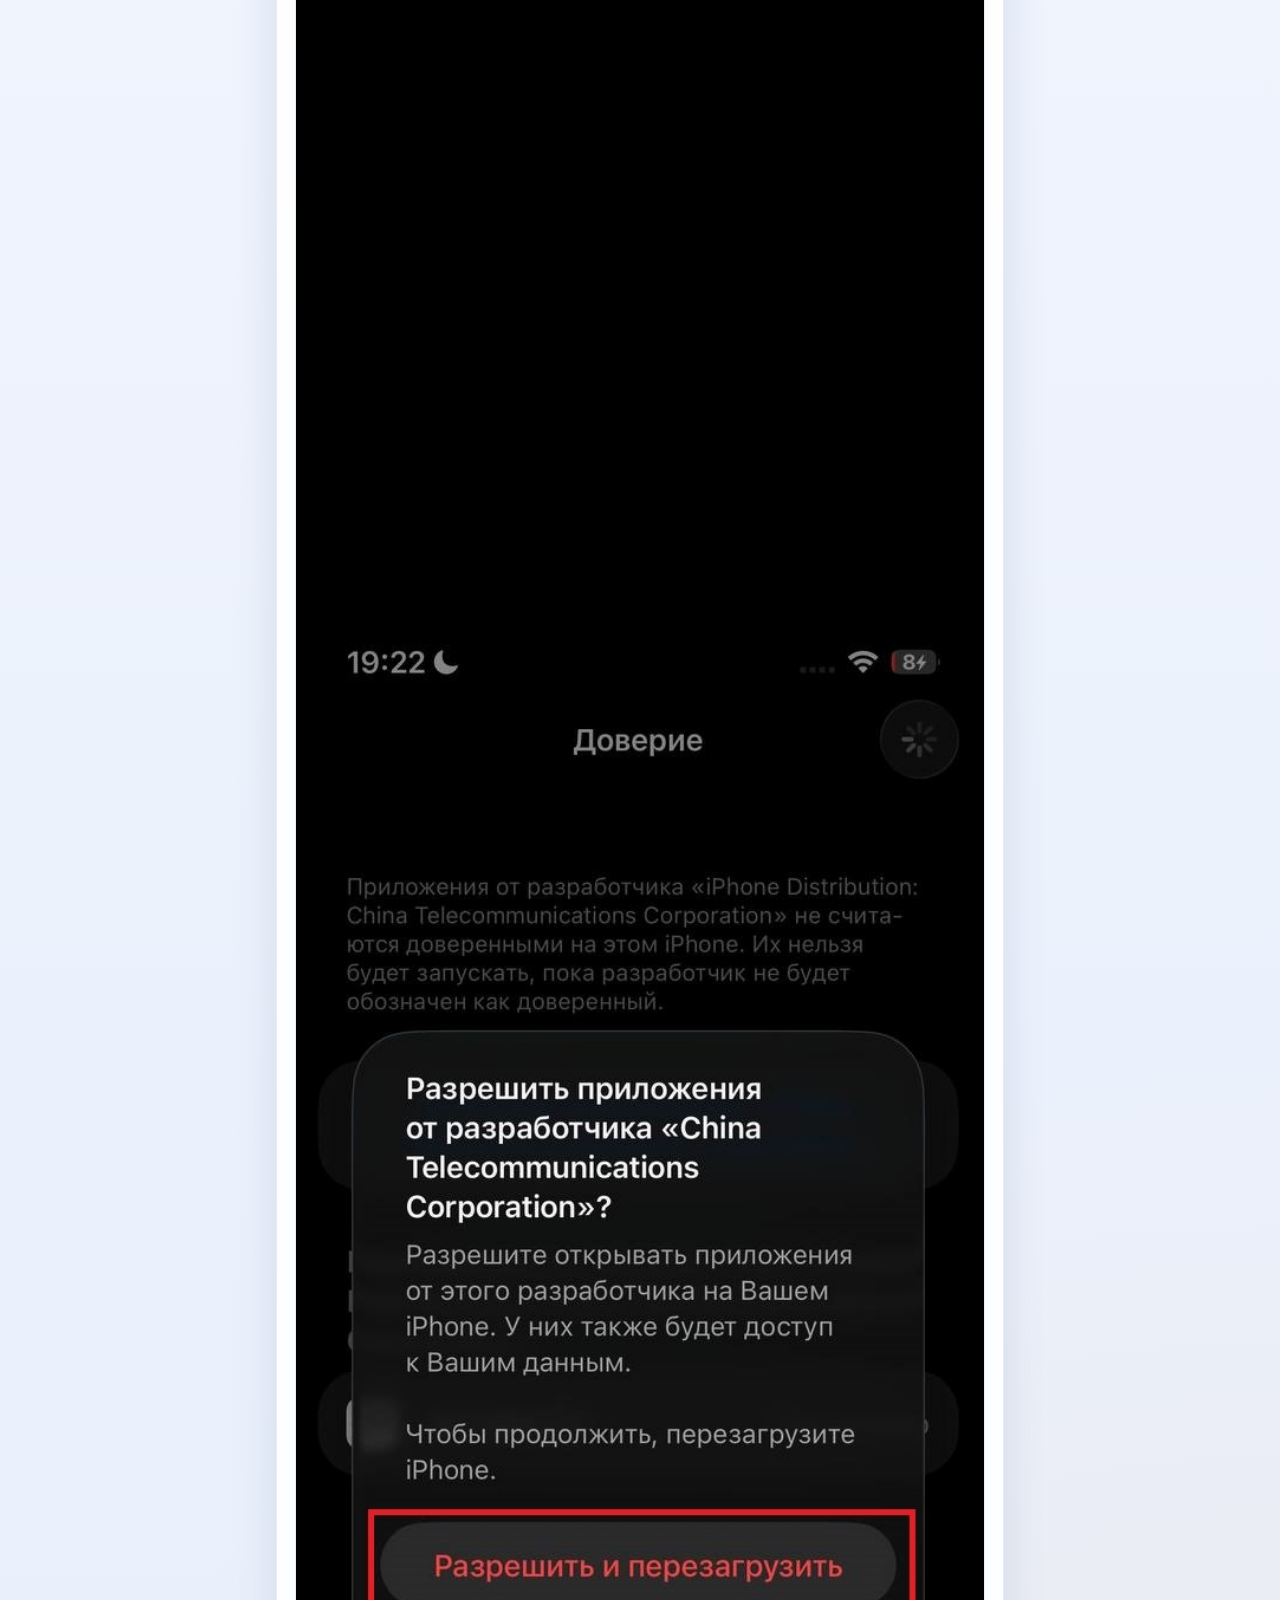
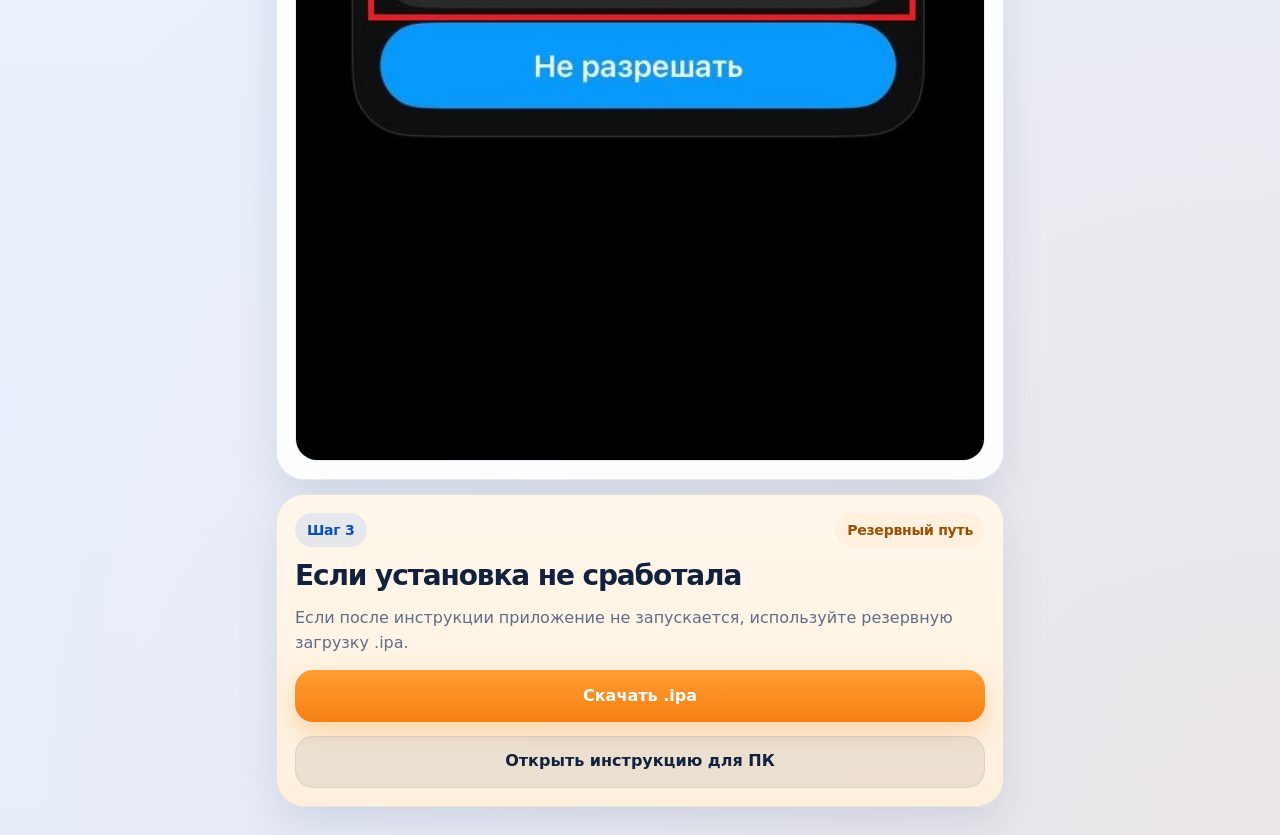
==== commit cea9c777: "Update index.html" ====
--- a/index.html
+++ b/index.html
@@ -62,7 +62,7 @@
         </div>
         <div class="detail-item">
           <span class="detail-label">Обновлено</span>
-          <strong class="detail-value" id="dateValue">7 мая 2026</strong>
+          <strong class="detail-value" id="dateValue">16 июня 2026</strong>
         </div>
         <div class="detail-item">
           <span class="detail-label">Размер .ipa</span>
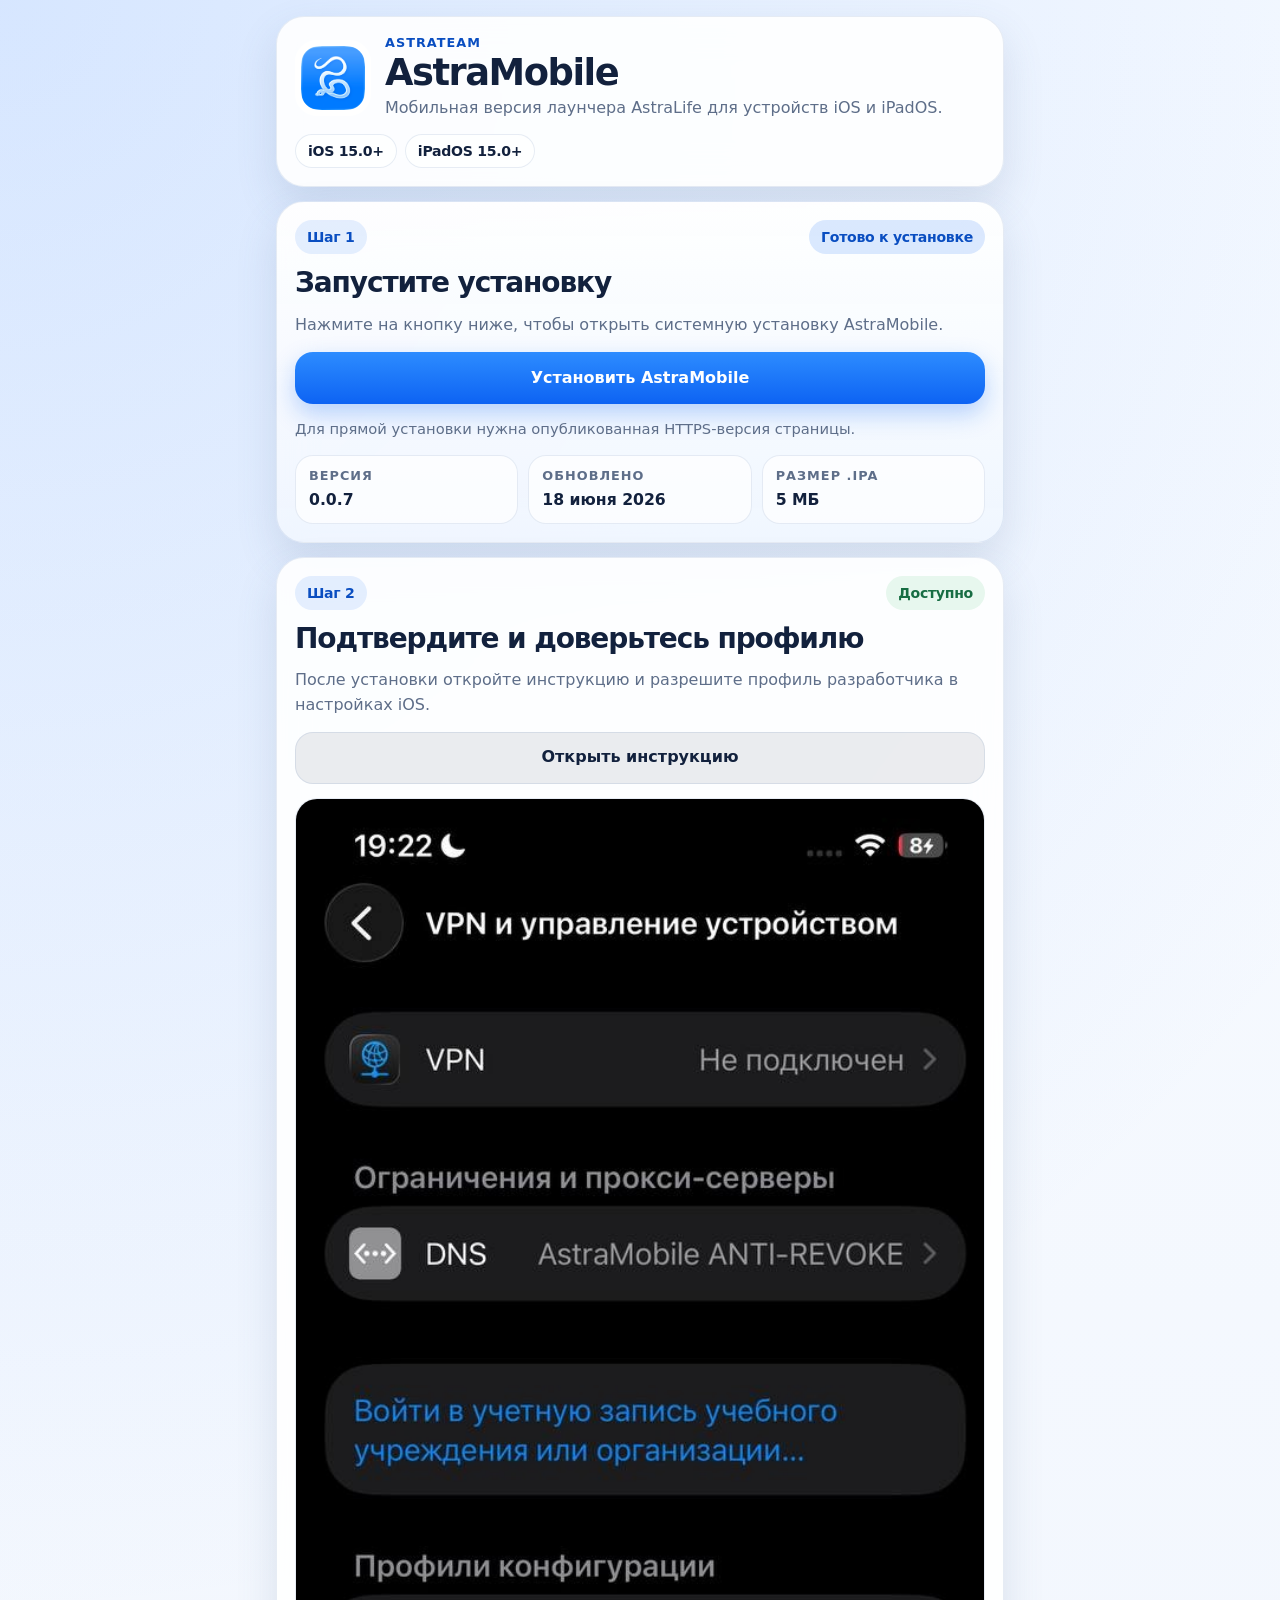
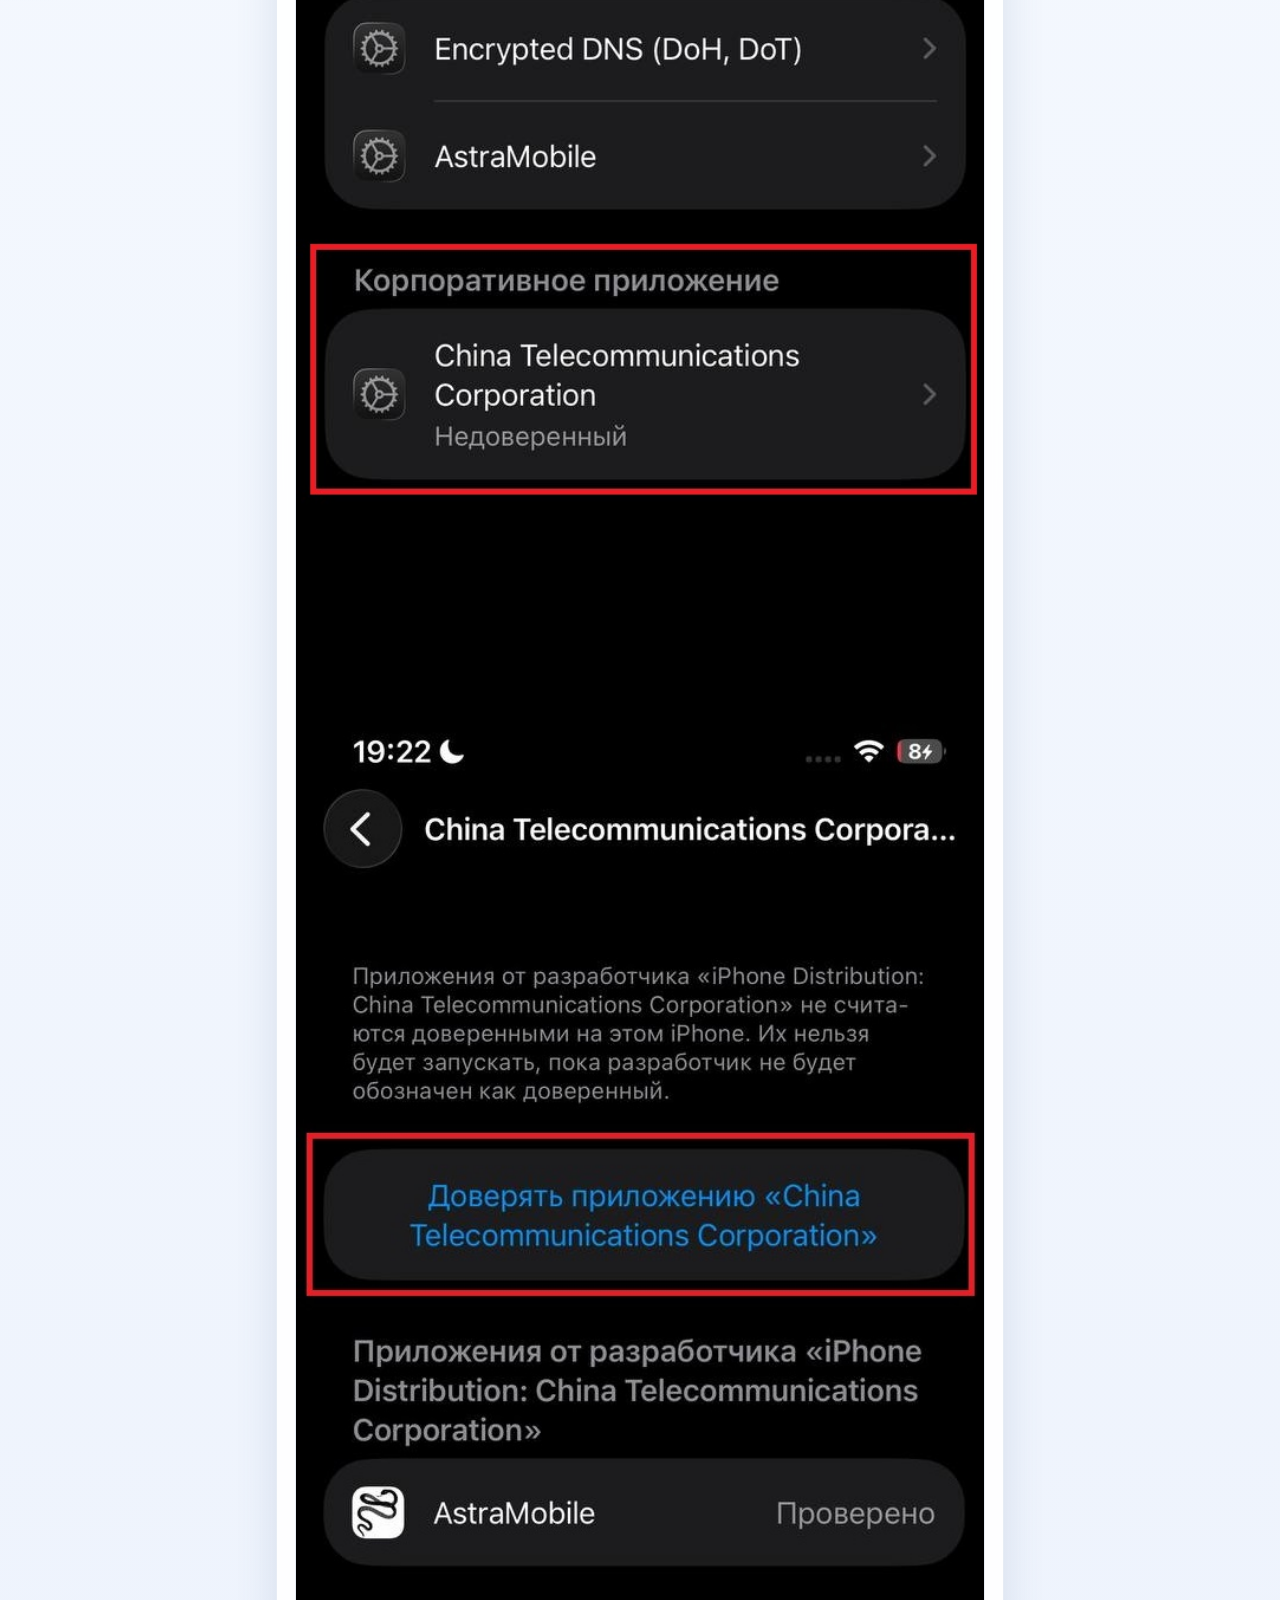
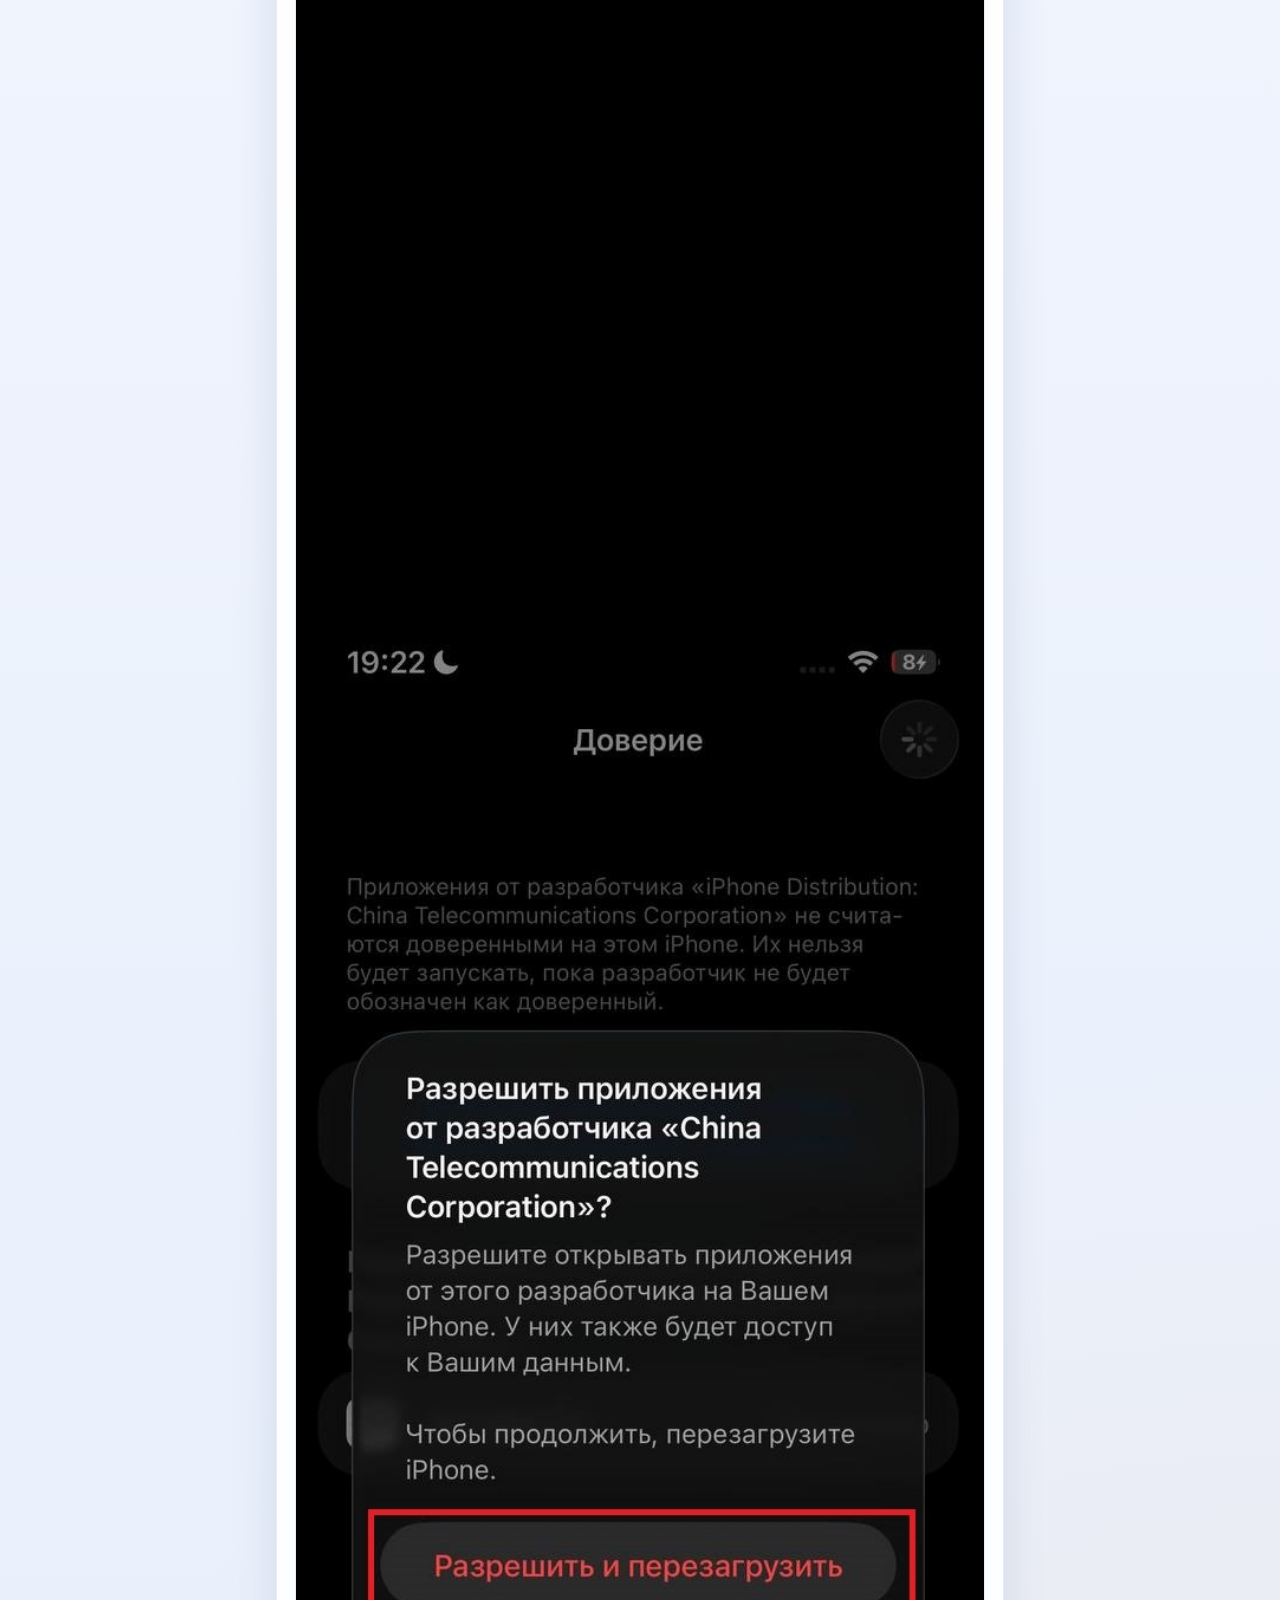
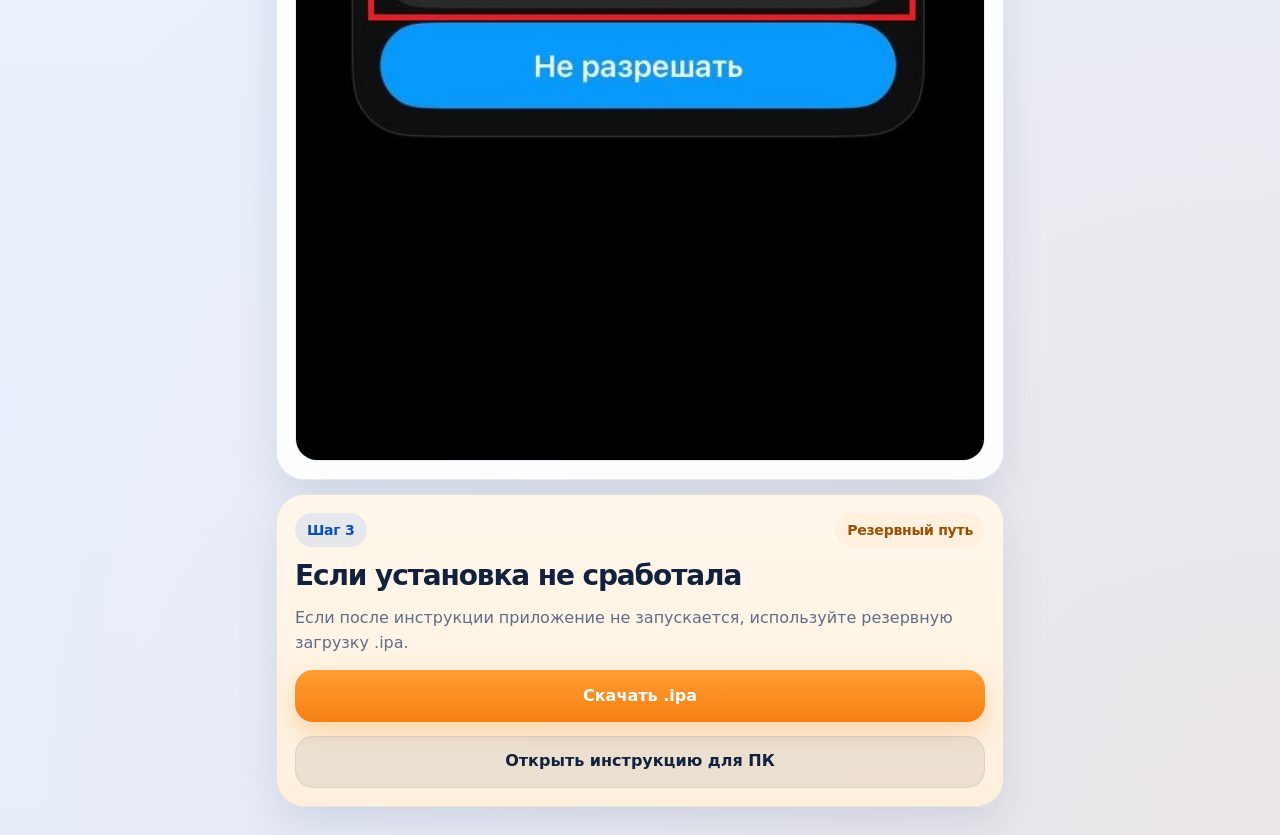
==== commit 1fb98bd7: "Update release date and size in index.html" ====
--- a/index.html
+++ b/index.html
@@ -62,11 +62,11 @@
         </div>
         <div class="detail-item">
           <span class="detail-label">Обновлено</span>
-          <strong class="detail-value" id="dateValue">16 июня 2026</strong>
+          <strong class="detail-value" id="dateValue">18 июня 2026</strong>
         </div>
         <div class="detail-item">
           <span class="detail-label">Размер .ipa</span>
-          <strong class="detail-value" id="sizeValue">10 МБ</strong>
+          <strong class="detail-value" id="sizeValue">5 МБ</strong>
         </div>
       </div>
     </section>
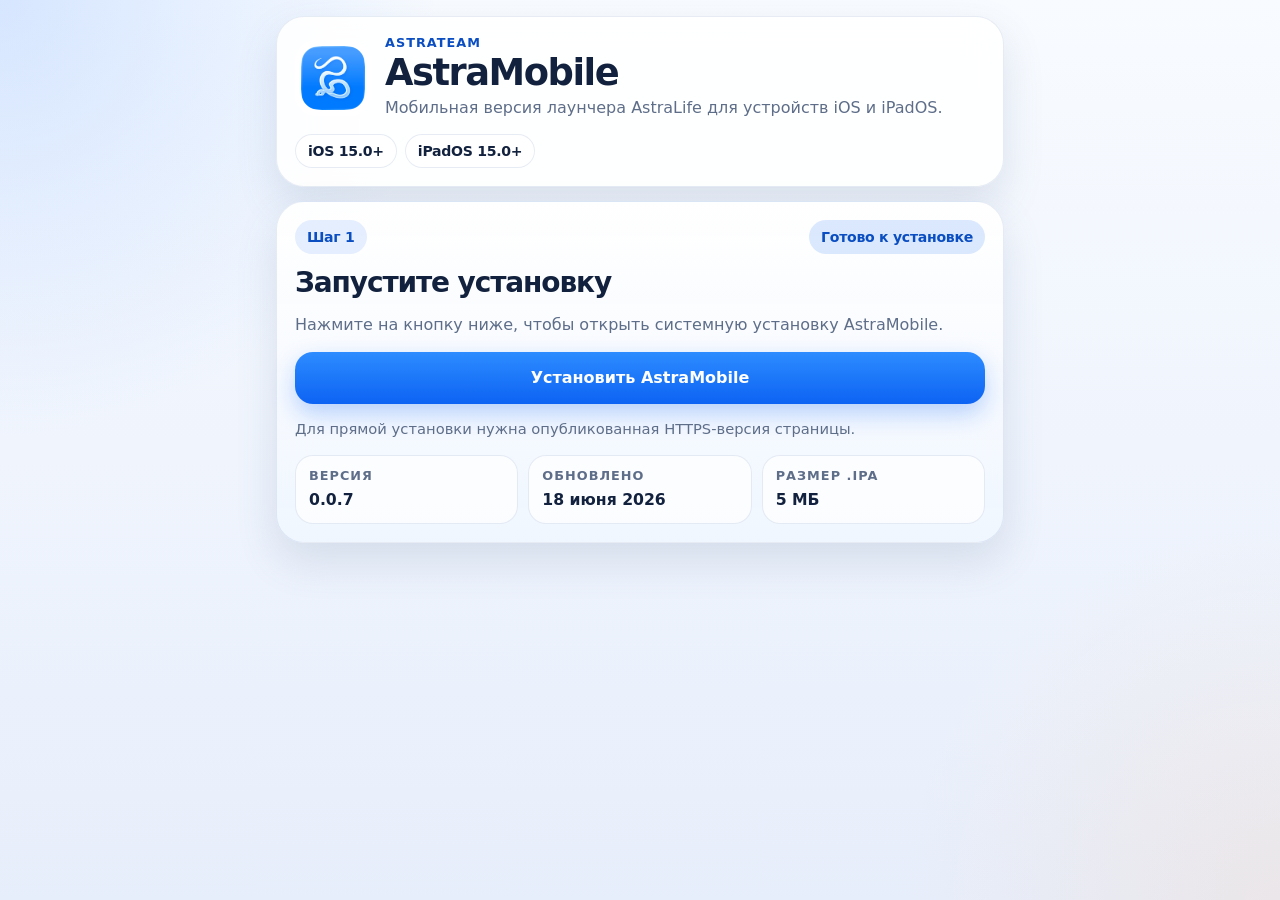
==== commit 9693ff04: "Updated cert-available param in app.js" ====
--- a/index.html
+++ b/index.html
@@ -36,6 +36,10 @@
       </div>
     </section>
 
+    <p class="inline-note certificate-notice" id="certificateNotice">
+      Сертификат подписи временно недоступен. Прямая установка и подтверждение профиля отключены — используйте резервную загрузку .ipa ниже.
+    </p>
+
     <section class="step-card step-card-primary" id="installPanel">
       <div class="step-head">
         <span class="step-tag">Шаг 1</span>
@@ -58,15 +62,15 @@
       <div class="detail-list">
         <div class="detail-item">
           <span class="detail-label">Версия</span>
-          <strong class="detail-value" id="versionValue">0.0.7</strong>
+          <strong class="detail-value" id="versionValue"></strong>
         </div>
         <div class="detail-item">
           <span class="detail-label">Обновлено</span>
-          <strong class="detail-value" id="dateValue">18 июня 2026</strong>
+          <strong class="detail-value" id="dateValue"></strong>
         </div>
         <div class="detail-item">
           <span class="detail-label">Размер .ipa</span>
-          <strong class="detail-value" id="sizeValue">5 МБ</strong>
+          <strong class="detail-value" id="sizeValue"></strong>
         </div>
       </div>
     </section>
@@ -108,10 +112,25 @@
         <span class="status-chip status-chip-warn" id="fallbackBadge">Резервный путь</span>
       </div>
 
-      <h2>Если установка не сработала</h2>
+      <h2>Установка через ПК</h2>
       <p class="step-copy" id="fallbackMessage">
-        Скачайте .ipa и выполните установку через ПК, если сертификат был отозван.
+        Скачайте .ipa и выполните установку через ПК.
       </p>
+
+      <div class="detail-list" id="fallbackDetails" hidden>
+        <div class="detail-item">
+          <span class="detail-label">Версия</span>
+          <strong class="detail-value" id="fallbackVersionValue"></strong>
+        </div>
+        <div class="detail-item">
+          <span class="detail-label">Обновлено</span>
+          <strong class="detail-value" id="fallbackDateValue"></strong>
+        </div>
+        <div class="detail-item">
+          <span class="detail-label">Размер .ipa</span>
+          <strong class="detail-value" id="fallbackSizeValue"></strong>
+        </div>
+      </div>
 
       <button type="button" class="btn btn-primary btn-warn" id="secondaryAction">
         Скачать .ipa
--- a/styles.css
+++ b/styles.css
@@ -47,6 +47,10 @@
   min-width: 0;
 }
 
+[hidden] {
+  display: none !important;
+}
+
 html,
 body {
   min-height: 100%;
@@ -286,6 +290,11 @@
   transform: translateY(0);
 }
 
+.btn:disabled {
+  opacity: 0.5;
+  pointer-events: none;
+}
+
 .btn-primary {
   background: linear-gradient(180deg, #2d8cff 0%, var(--accent) 100%);
   color: var(--accent-contrast);
@@ -314,6 +323,19 @@
 
 #hostNotice.is-visible {
   display: block;
+}
+
+.certificate-notice {
+  display: none;
+}
+
+.certificate-notice.is-visible {
+  display: block;
+  background: var(--warn-bg);
+  color: var(--warn-text);
+  padding: 10px 14px;
+  border-radius: 12px;
+  font-weight: 600;
 }
 
 .guide-figure {
